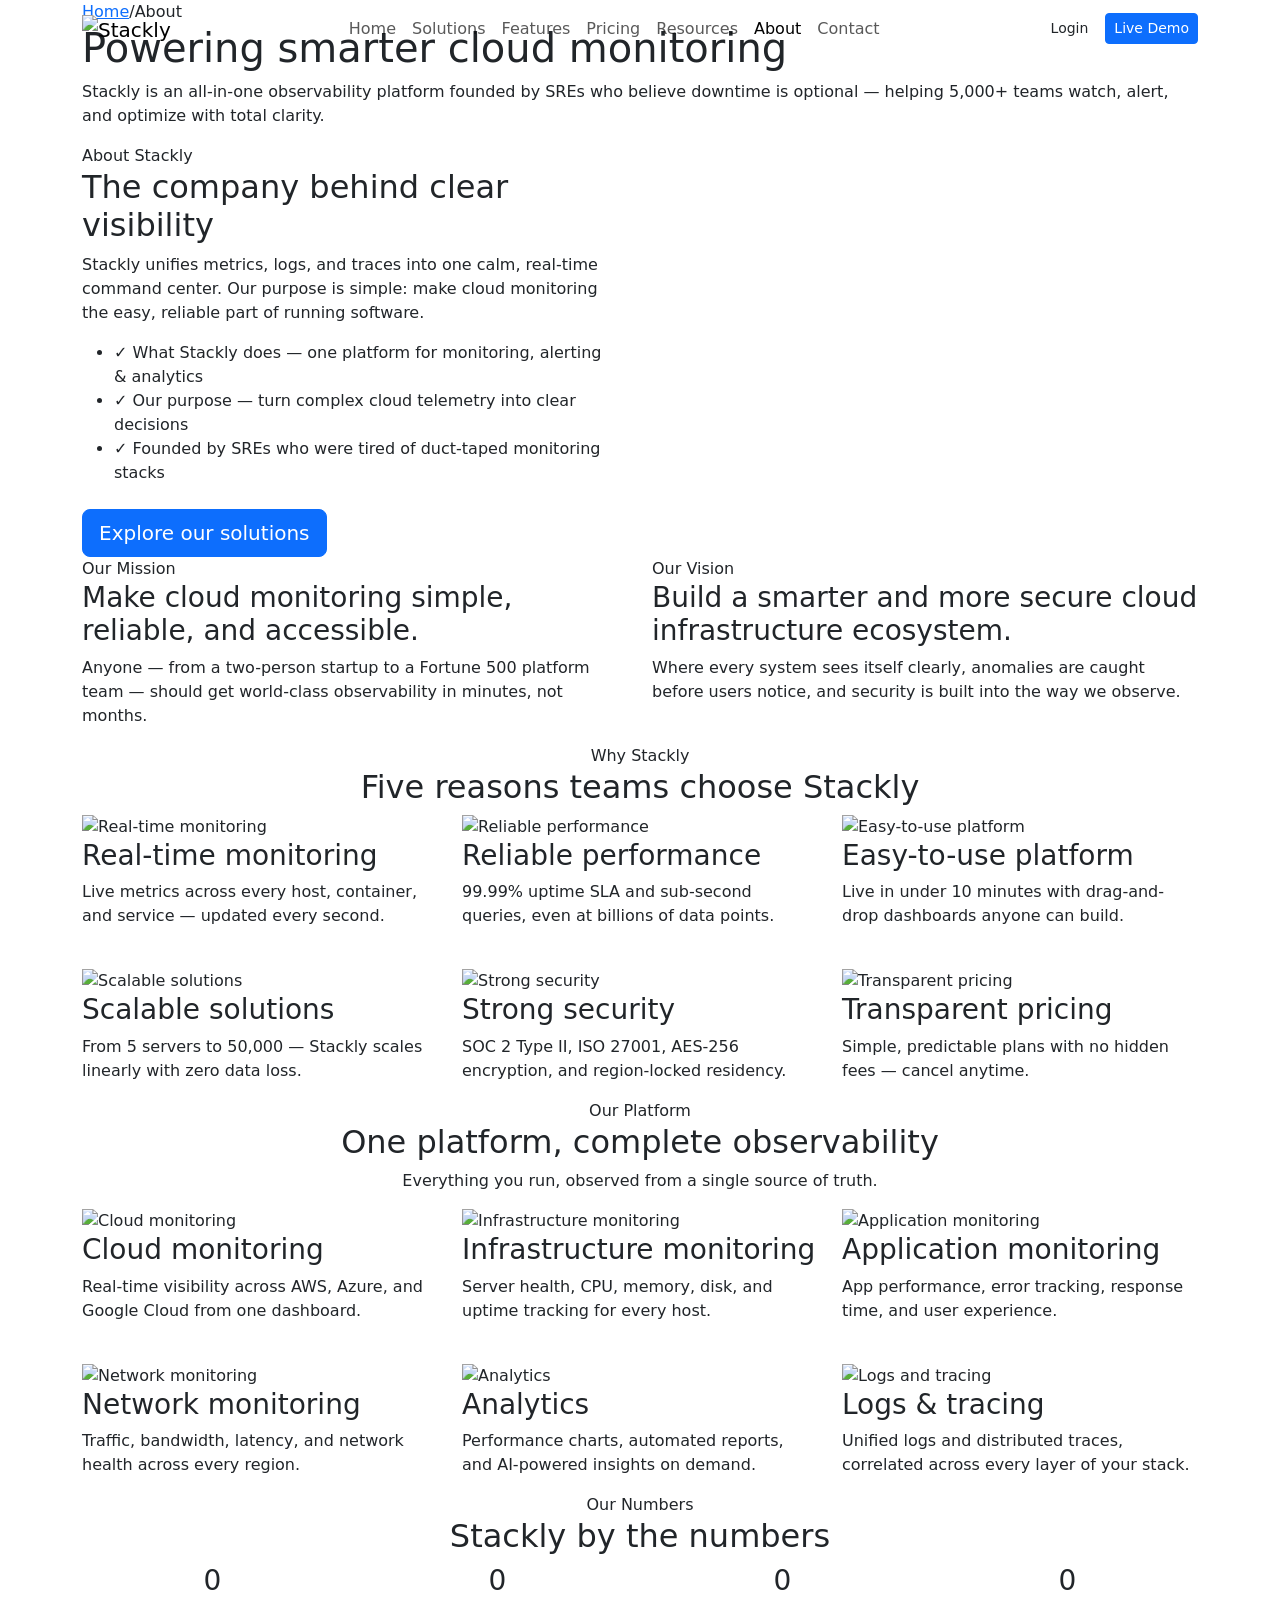
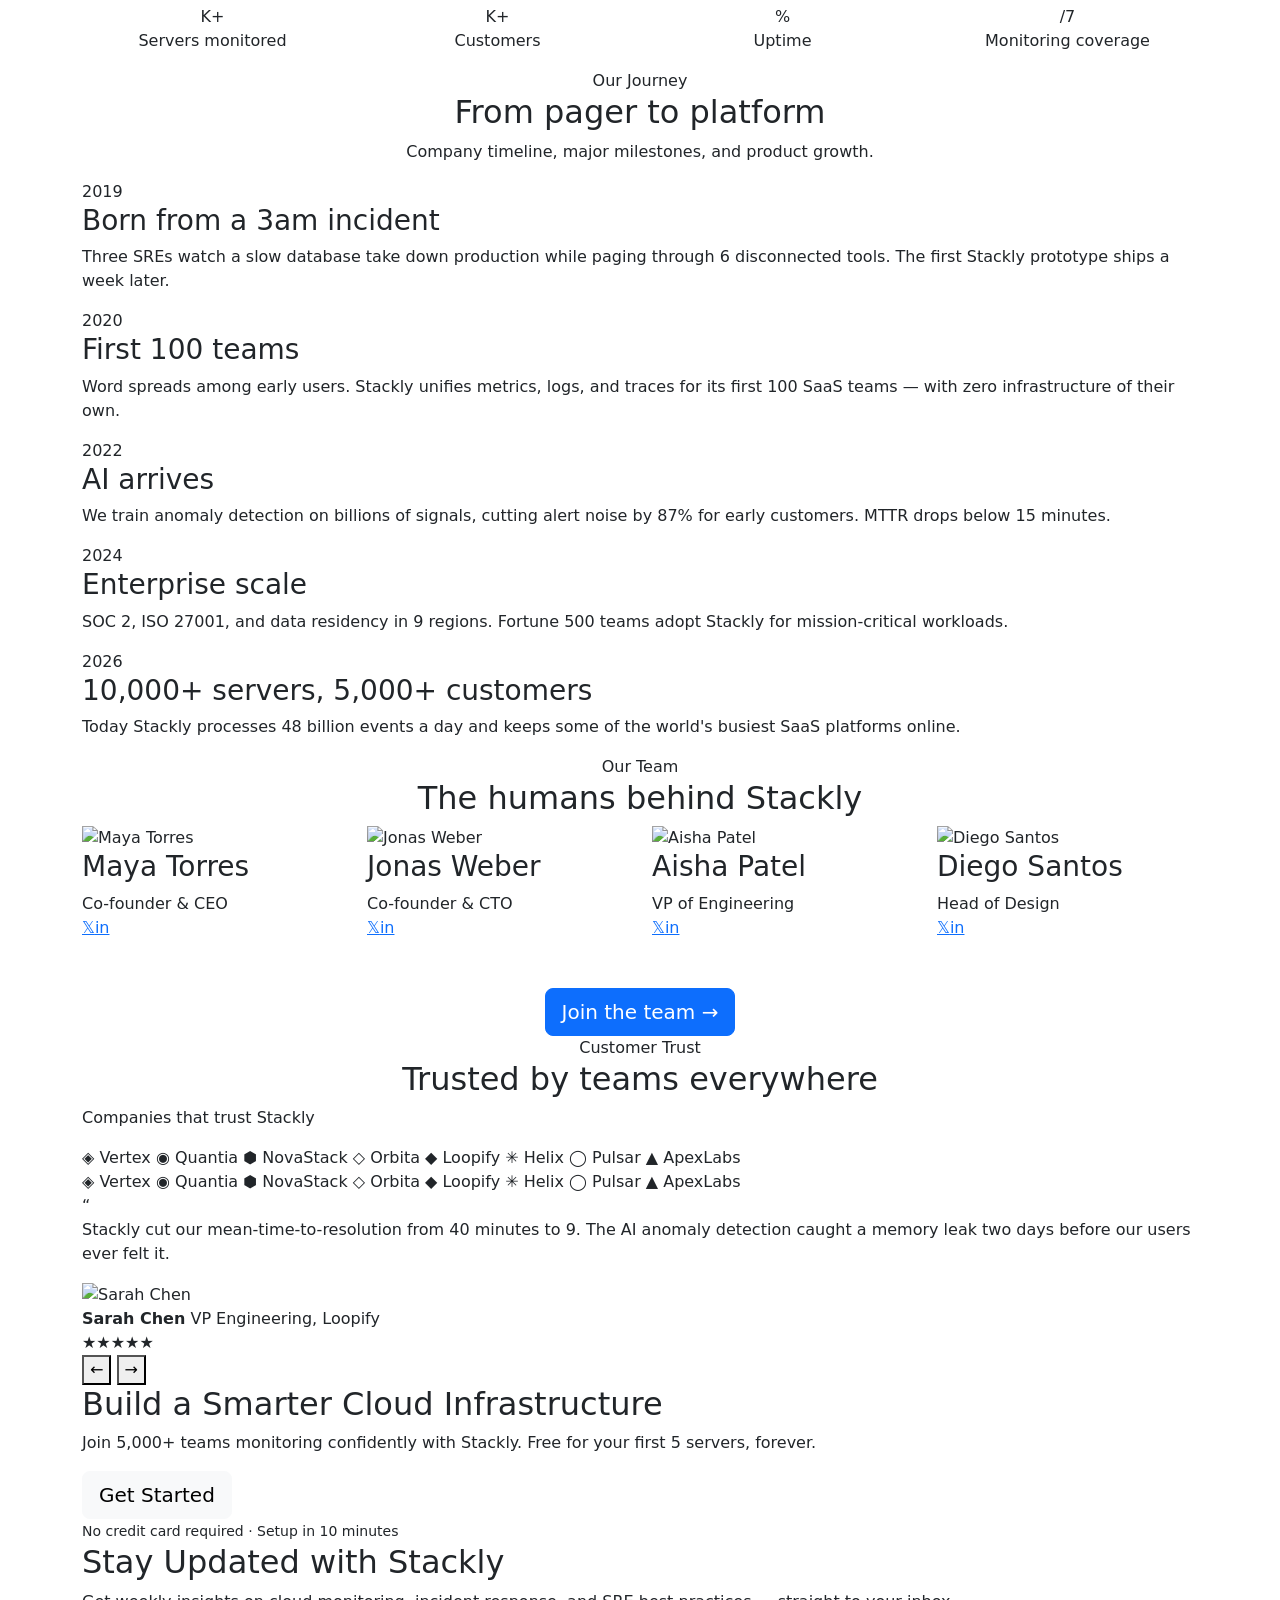
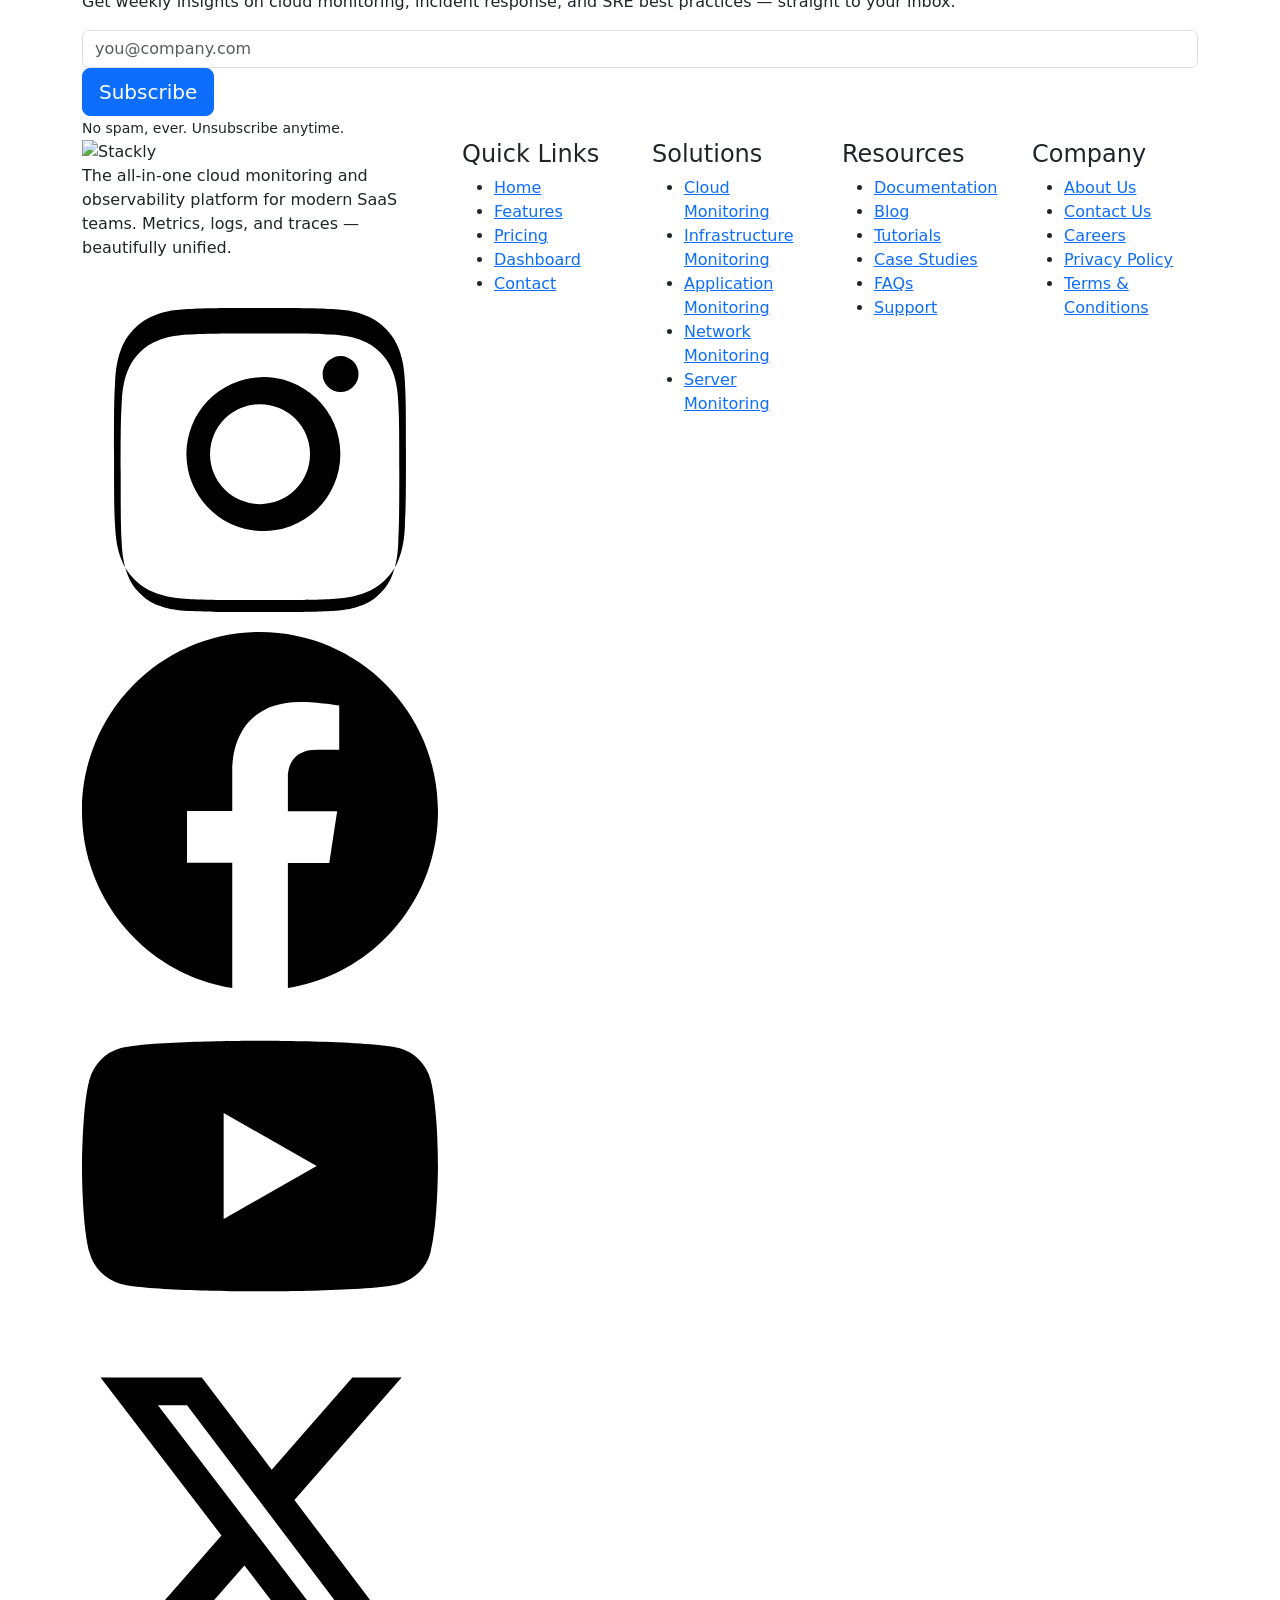
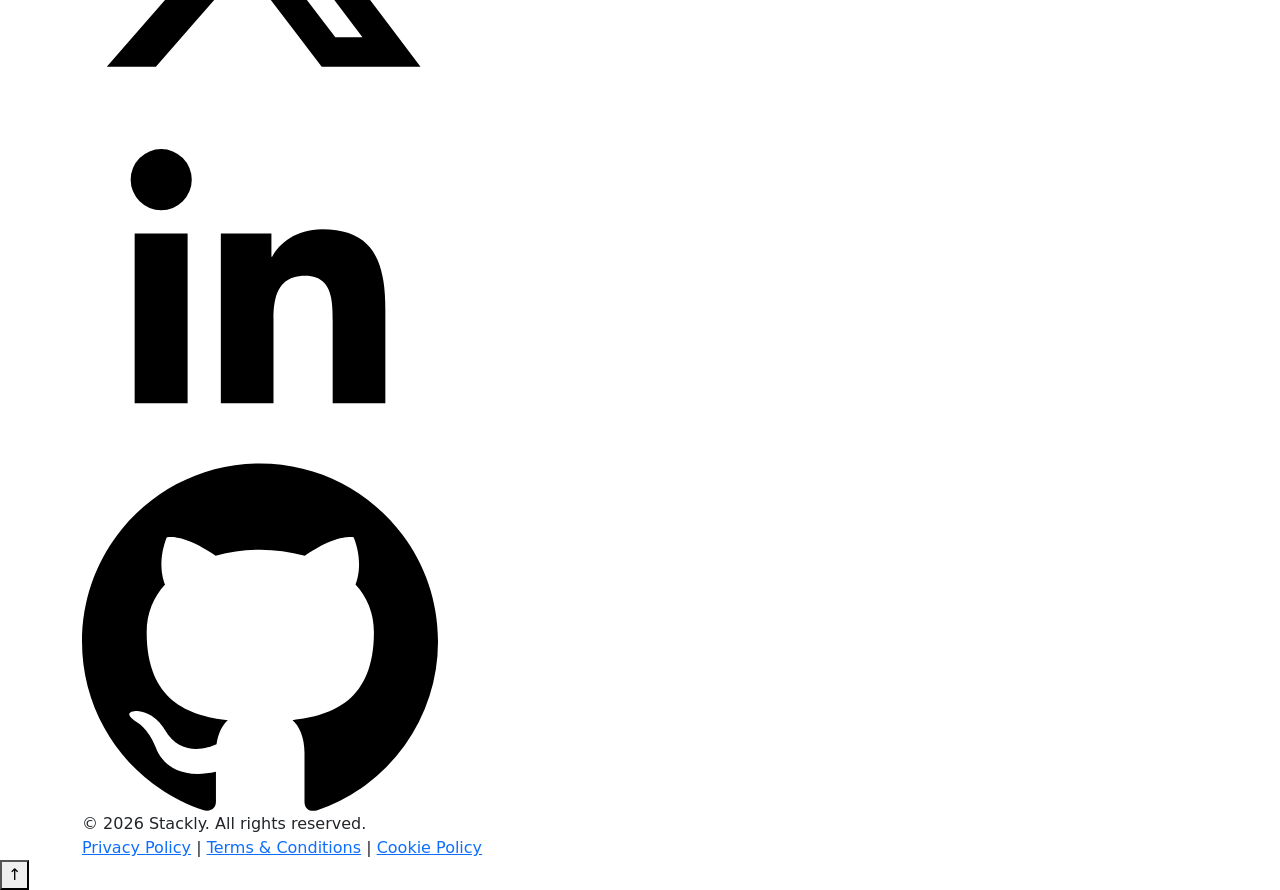
==== about.html @ ead75730 "Add files via upload" ====
<!DOCTYPE html>
<html lang="en">
<head>
  <meta charset="UTF-8" />
  <meta name="viewport" content="width=device-width, initial-scale=1.0" />
  <meta name="description" content="About Stackly — our mission, vision, platform, journey, and the team building smarter cloud monitoring." />
  <title>About — Stackly Cloud Monitoring</title>

  <link rel="icon" href="data:image/svg+xml,<svg xmlns='http://www.w3.org/2000/svg' viewBox='0 0 24 24' fill='%236366f1'><path d='M12 2 4 5.5v5.6c0 5.1 3.4 9.8 8 10.9 4.6-1.1 8-5.8 8-10.9V5.5L12 2z'/></svg>" />
  <link rel="preconnect" href="https://fonts.googleapis.com" />
  <link rel="preconnect" href="https://fonts.gstatic.com" crossorigin />
  <link href="https://fonts.googleapis.com/css2?family=Sora:wght@400;600;700;800&family=Inter:wght@400;500;600;700&display=swap" rel="stylesheet" />
  <link href="https://cdn.jsdelivr.net/npm/bootstrap@5.3.3/dist/css/bootstrap.min.css" rel="stylesheet" />
  <link rel="stylesheet" href="assets/css/style.css" />
  <link rel="stylesheet" href="assets/css/pages.css" />
</head>
<body>

  <div class="ambient" aria-hidden="true">
    <div class="orb orb-1"></div>
    <div class="orb orb-2"></div>
    <div class="orb orb-3"></div>
    <div class="grid-overlay"></div>
  </div>

  <!-- ======= Navbar ======= -->
  <nav class="navbar navbar-expand-lg fixed-top main-nav" id="mainNav">
    <div class="container">
      <a class="navbar-brand" href="index.html">
        <img class="brand-logo" src="assets/img/logo.webp" alt="Stackly" />
      </a>
      <button class="navbar-toggler" type="button" data-bs-toggle="collapse" data-bs-target="#navMenu" aria-controls="navMenu" aria-expanded="false" aria-label="Toggle navigation">
        <span class="navbar-toggler-icon"></span>
      </button>
      <div class="collapse navbar-collapse" id="navMenu">
        <ul class="navbar-nav mx-auto mb-2 mb-lg-0">
          <li class="nav-item"><a class="nav-link" href="index.html">Home</a></li>
          <li class="nav-item"><a class="nav-link" href="solutions.html">Solutions</a></li>
          <li class="nav-item"><a class="nav-link" href="features.html">Features</a></li>
          <li class="nav-item"><a class="nav-link" href="pricing.html">Pricing</a></li>
          <li class="nav-item"><a class="nav-link" href="resources.html">Resources</a></li>
          <li class="nav-item"><a class="nav-link active" href="about.html">About</a></li>
          <li class="nav-item"><a class="nav-link" href="contact.html">Contact</a></li>
        </ul>
        <div class="d-flex align-items-center gap-2 nav-cta">
          <a href="login.html" class="btn btn-ghost btn-sm">Login</a>
          <a href="dashboard.html" class="btn btn-primary btn-sm btn-glow">Live Demo</a>
        </div>
      </div>
    </div>
  </nav>

  <!-- ======= 1. Hero ======= -->
  <header class="page-hero hero-about">
    <div class="container">
      <div class="breadcrumb-nav page-load"><a href="index.html">Home</a><span class="sep">/</span><span>About</span></div>
      <h1 class="page-title page-load">Powering smarter <span class="grad-text">cloud monitoring</span></h1>
      <p class="page-sub page-load">Stackly is an all-in-one observability platform founded by SREs who believe downtime is optional — helping 5,000+ teams watch, alert, and optimize with total clarity.</p>

    </div>
  </header>

  <!-- ======= 2. About Stackly ======= -->
  <section class="section">
    <div class="container">
      <div class="row align-items-center g-5">
        <div class="col-lg-6">
          <div class="section-head text-start mb-0">
            <span class="section-tag">About Stackly</span>
            <h2 class="section-title">The company behind <span class="grad-text">clear visibility</span></h2>
            <p class="section-sub">Stackly unifies metrics, logs, and traces into one calm, real-time command center. Our purpose is simple: make cloud monitoring the easy, reliable part of running software.</p>
          </div>
          <ul class="check-list">
            <li><span class="check-ico">✓</span> What Stackly does — one platform for monitoring, alerting & analytics</li>
            <li><span class="check-ico">✓</span> Our purpose — turn complex cloud telemetry into clear decisions</li>
            <li><span class="check-ico">✓</span> Founded by SREs who were tired of duct-taped monitoring stacks</li>
          </ul>
          <a href="404.html" class="btn btn-primary btn-lg btn-glow mt-2">Explore our solutions</a>
        </div>

        <div class="col-lg-6">
          <div class="overview-visual" data-tilt>
            <video class="about-video" autoplay muted loop playsinline>
              <source src="about1.mp4" type="video/mp4" />
            </video>
          </div>
        </div>
      </div>
    </div>
  </section>

  <!-- ======= 3. Our Mission / 4. Our Vision ======= -->
  <section class="section" style="padding-top:0;">
    <div class="container">
      <div class="row g-4">
        <div class="col-lg-6">
          <div class="value-card mission-card">
            <div class="feature-icon"><span class="fi fi-ai"></span></div>
            <span class="section-tag">Our Mission</span>
            <h3>Make cloud monitoring simple, reliable, and accessible.</h3>
            <p>Anyone — from a two-person startup to a Fortune 500 platform team — should get world-class observability in minutes, not months.</p>
          </div>
        </div>
        <div class="col-lg-6">
          <div class="value-card vision-card">
            <div class="feature-icon"><span class="fi fi-shield"></span></div>
            <span class="section-tag">Our Vision</span>
            <h3>Build a smarter and more secure cloud infrastructure ecosystem.</h3>
            <p>Where every system sees itself clearly, anomalies are caught before users notice, and security is built into the way we observe.</p>
          </div>
        </div>
      </div>
    </div>
  </section>

  <!-- ======= 5. Why Stackly ======= -->
  <section class="section" style="padding-top:0;">
    <div class="container">
      <div class="section-head text-center">
        <span class="section-tag">Why Stackly</span>
        <h2 class="section-title">Five reasons teams <span class="grad-text">choose Stackly</span></h2>
      </div>

      <div class="row g-4 justify-content-center features-grid">
        <div class="col-md-6 col-lg-4">
          <div class="feature-card" data-tilt>
            <div class="card-img">
              <img src="assets/img/ab-realtime.webp" alt="Real-time monitoring" loading="lazy" />
            </div>
            <div class="feature-icon"><span class="fi fi-monitor"></span></div>
            <h3>Real-time monitoring</h3>
            <p>Live metrics across every host, container, and service — updated every second.</p>
          </div>
        </div>
        <div class="col-md-6 col-lg-4">
          <div class="feature-card" data-tilt>
            <div class="card-img">
              <img src="assets/img/ab-reliable.webp" alt="Reliable performance" loading="lazy" />
            </div>
            <div class="feature-icon"><span class="fi fi-bell"></span></div>
            <h3>Reliable performance</h3>
            <p>99.99% uptime SLA and sub-second queries, even at billions of data points.</p>
          </div>
        </div>
        <div class="col-md-6 col-lg-4">
          <div class="feature-card" data-tilt>
            <div class="card-img">
              <img src="assets/img/ab-easy.webp" alt="Easy-to-use platform" loading="lazy" />
            </div>
            <div class="feature-icon"><span class="fi fi-trace"></span></div>
            <h3>Easy-to-use platform</h3>
            <p>Live in under 10 minutes with drag-and-drop dashboards anyone can build.</p>
          </div>
        </div>
        <div class="col-md-6 col-lg-4">
          <div class="feature-card" data-tilt>
            <div class="card-img">
              <img src="assets/img/ab-scalable.webp" alt="Scalable solutions" loading="lazy" />
            </div>
            <div class="feature-icon"><span class="fi fi-ai"></span></div>
            <h3>Scalable solutions</h3>
            <p>From 5 servers to 50,000 — Stackly scales linearly with zero data loss.</p>
          </div>
        </div>
        <div class="col-md-6 col-lg-4">
          <div class="feature-card" data-tilt>
            <div class="card-img">
              <img src="assets/img/ab-security.webp" alt="Strong security" loading="lazy" />
            </div>
            <div class="feature-icon"><span class="fi fi-shield"></span></div>
            <h3>Strong security</h3>
            <p>SOC 2 Type II, ISO 27001, AES-256 encryption, and region-locked residency.</p>
          </div>
        </div>
        <div class="col-md-6 col-lg-4">
          <div class="feature-card" data-tilt>
            <div class="card-img">
              <img src="assets/img/ab-pricing.webp" alt="Transparent pricing" loading="lazy" />
            </div>
            <div class="feature-icon"><span class="fi fi-cash"></span></div>
            <h3>Transparent pricing</h3>
            <p>Simple, predictable plans with no hidden fees — cancel anytime.</p>
          </div>
        </div>
      </div>
    </div>
  </section>

  <!-- ======= 6. Our Platform ======= -->
  <section class="section" style="padding-top:0;">
    <div class="container">
      <div class="section-head text-center">
        <span class="section-tag">Our Platform</span>
        <h2 class="section-title">One platform, <span class="grad-text">complete observability</span></h2>
        <p class="section-sub">Everything you run, observed from a single source of truth.</p>
      </div>

      <div class="row g-4 justify-content-center features-grid">
        <div class="col-md-6 col-lg-4">
          <div class="feature-card" data-tilt>
            <div class="card-img">
              <img src="assets/img/ab-cloud.webp" alt="Cloud monitoring" loading="lazy" />
            </div>
            <div class="feature-icon"><span class="fi fi-monitor"></span></div>
            <h3>Cloud monitoring</h3>
            <p>Real-time visibility across AWS, Azure, and Google Cloud from one dashboard.</p>
          </div>
        </div>
        <div class="col-md-6 col-lg-4">
          <div class="feature-card" data-tilt>
            <div class="card-img">
              <img src="assets/img/ab-infra.webp" alt="Infrastructure monitoring" loading="lazy" />
            </div>
            <div class="feature-icon"><span class="fi fi-log"></span></div>
            <h3>Infrastructure monitoring</h3>
            <p>Server health, CPU, memory, disk, and uptime tracking for every host.</p>
          </div>
        </div>
        <div class="col-md-6 col-lg-4">
          <div class="feature-card" data-tilt>
            <div class="card-img">
              <img src="assets/img/ab-app.webp" alt="Application monitoring" loading="lazy" />
            </div>
            <div class="feature-icon"><span class="fi fi-trace"></span></div>
            <h3>Application monitoring</h3>
            <p>App performance, error tracking, response time, and user experience.</p>
          </div>
        </div>
        <div class="col-md-6 col-lg-4">
          <div class="feature-card" data-tilt>
            <div class="card-img">
              <img src="assets/img/ab-network.webp" alt="Network monitoring" loading="lazy" />
            </div>
            <div class="feature-icon"><span class="fi fi-ai"></span></div>
            <h3>Network monitoring</h3>
            <p>Traffic, bandwidth, latency, and network health across every region.</p>
          </div>
        </div>
        <div class="col-md-6 col-lg-4">
          <div class="feature-card" data-tilt>
            <div class="card-img">
              <img src="assets/img/card-analytics.webp" alt="Analytics" loading="lazy" />
            </div>
            <div class="feature-icon"><span class="fi fi-bell"></span></div>
            <h3>Analytics</h3>
            <p>Performance charts, automated reports, and AI-powered insights on demand.</p>
          </div>
        </div>
        <div class="col-md-6 col-lg-4">
          <div class="feature-card" data-tilt>
            <div class="card-img">
              <img src="assets/img/ab-logs.webp" alt="Logs and tracing" loading="lazy" />
            </div>
            <div class="feature-icon"><span class="fi fi-log"></span></div>
            <h3>Logs & tracing</h3>
            <p>Unified logs and distributed traces, correlated across every layer of your stack.</p>
          </div>
        </div>
      </div>
    </div>
  </section>

  <!-- ======= 7. Our Numbers ======= -->
  <section class="section" style="padding-top:0;">
    <div class="container">
      <div class="section-head text-center">
        <span class="section-tag">Our Numbers</span>
        <h2 class="section-title">Stackly by <span class="grad-text">the numbers</span></h2>
      </div>
      <div class="stats-panel">
        <div class="row text-center g-4">
          <div class="col-6 col-lg-3">
            <div class="stat-box">
              <h3 class="counter" data-target="10" data-decimals="0">0</h3>
              <span class="suffix">K+</span>
              <p>Servers monitored</p>
            </div>
          </div>
          <div class="col-6 col-lg-3">
            <div class="stat-box">
              <h3 class="counter" data-target="5" data-decimals="0">0</h3>
              <span class="suffix">K+</span>
              <p>Customers</p>
            </div>
          </div>
          <div class="col-6 col-lg-3">
            <div class="stat-box">
              <h3 class="counter" data-target="99.99" data-decimals="2">0</h3>
              <span class="suffix">%</span>
              <p>Uptime</p>
            </div>
          </div>
          <div class="col-6 col-lg-3">
            <div class="stat-box">
              <h3 class="counter" data-target="24" data-decimals="0">0</h3>
              <span class="suffix">/7</span>
              <p>Monitoring coverage</p>
            </div>
          </div>
        </div>
      </div>
    </div>
  </section>

  <!-- ======= 8. Our Journey ======= -->
  <section class="section" style="padding-top:0;">
    <div class="container">
      <div class="section-head text-center">
        <span class="section-tag">Our Journey</span>
        <h2 class="section-title">From pager to <span class="grad-text">platform</span></h2>
        <p class="section-sub">Company timeline, major milestones, and product growth.</p>
      </div>
      <div class="timeline">
        <div class="timeline-item">
          <span class="tl-date">2019</span>
          <h3>Born from a 3am incident</h3>
          <p>Three SREs watch a slow database take down production while paging through 6 disconnected tools. The first Stackly prototype ships a week later.</p>
        </div>
        <div class="timeline-item">
          <span class="tl-date">2020</span>
          <h3>First 100 teams</h3>
          <p>Word spreads among early users. Stackly unifies metrics, logs, and traces for its first 100 SaaS teams — with zero infrastructure of their own.</p>
        </div>
        <div class="timeline-item">
          <span class="tl-date">2022</span>
          <h3>AI arrives</h3>
          <p>We train anomaly detection on billions of signals, cutting alert noise by 87% for early customers. MTTR drops below 15 minutes.</p>
        </div>
        <div class="timeline-item">
          <span class="tl-date">2024</span>
          <h3>Enterprise scale</h3>
          <p>SOC 2, ISO 27001, and data residency in 9 regions. Fortune 500 teams adopt Stackly for mission-critical workloads.</p>
        </div>
        <div class="timeline-item">
          <span class="tl-date">2026</span>
          <h3>10,000+ servers, 5,000+ customers</h3>
          <p>Today Stackly processes 48 billion events a day and keeps some of the world's busiest SaaS platforms online.</p>
        </div>
      </div>
    </div>
  </section>

  <!-- ======= 9. Our Team ======= -->
  <section class="section" style="padding-top:0;">
    <div class="container">
      <div class="section-head text-center">
        <span class="section-tag">Our Team</span>
        <h2 class="section-title">The humans <span class="grad-text">behind Stackly</span></h2>
      </div>
      <div class="row g-4">
        <div class="col-sm-6 col-lg-3">
          <div class="team-card">
            <img class="team-avatar" src="https://randomuser.me/api/portraits/women/44.jpg" alt="Maya Torres" />
            <h3>Maya Torres</h3>
            <span class="team-role">Co-founder & CEO</span>
            <div class="team-socials">
              <a href="404.html" class="soc">𝕏</a><a href="404.html" class="soc">in</a>
            </div>
          </div>
        </div>
        <div class="col-sm-6 col-lg-3">
          <div class="team-card">
            <img class="team-avatar" src="https://randomuser.me/api/portraits/men/32.jpg" alt="Jonas Weber" />
            <h3>Jonas Weber</h3>
            <span class="team-role">Co-founder & CTO</span>
            <div class="team-socials">
              <a href="404.html" class="soc">𝕏</a><a href="404.html" class="soc">in</a>
            </div>
          </div>
        </div>
        <div class="col-sm-6 col-lg-3">
          <div class="team-card">
            <img class="team-avatar" src="https://randomuser.me/api/portraits/women/68.jpg" alt="Aisha Patel" />
            <h3>Aisha Patel</h3>
            <span class="team-role">VP of Engineering</span>
            <div class="team-socials">
              <a href="404.html" class="soc">𝕏</a><a href="404.html" class="soc">in</a>
            </div>
          </div>
        </div>
        <div class="col-sm-6 col-lg-3">
          <div class="team-card">
            <img class="team-avatar" src="https://randomuser.me/api/portraits/men/45.jpg" alt="Diego Santos" />
            <h3>Diego Santos</h3>
            <span class="team-role">Head of Design</span>
            <div class="team-socials">
              <a href="404.html" class="soc">𝕏</a><a href="404.html" class="soc">in</a>
            </div>
          </div>
        </div>
      </div>
      <div class="text-center mt-5">
        <a href="404.html" class="btn btn-primary btn-lg btn-glow">Join the team →</a>
      </div>
    </div>
  </section>

  <!-- ======= 10. Customer Trust ======= -->
  <section class="section testimonials" style="padding-top:0;">
    <div class="container">
      <div class="section-head text-center">
        <span class="section-tag">Customer Trust</span>
        <h2 class="section-title">Trusted by teams <span class="grad-text">everywhere</span></h2>
      </div>

      <div class="logos-section">
        <p class="logos-label">Companies that trust Stackly</p>
        <div class="logos-track">
          <div class="logos-slide">
            <span class="logo-item">◈ Vertex</span>
            <span class="logo-item">◉ Quantia</span>
            <span class="logo-item">⬢ NovaStack</span>
            <span class="logo-item">◇ Orbita</span>
            <span class="logo-item">◆ Loopify</span>
            <span class="logo-item">✳ Helix</span>
            <span class="logo-item">◯ Pulsar</span>
            <span class="logo-item">▲ ApexLabs</span>
          </div>
          <div class="logos-slide" aria-hidden="true">
            <span class="logo-item">◈ Vertex</span>
            <span class="logo-item">◉ Quantia</span>
            <span class="logo-item">⬢ NovaStack</span>
            <span class="logo-item">◇ Orbita</span>
            <span class="logo-item">◆ Loopify</span>
            <span class="logo-item">✳ Helix</span>
            <span class="logo-item">◯ Pulsar</span>
            <span class="logo-item">▲ ApexLabs</span>
          </div>
        </div>
      </div>

      <div id="testimonialCarousel" class="carousel slide" data-bs-ride="carousel" data-bs-interval="6000">
        <div class="carousel-inner">
          <div class="carousel-item active">
            <div class="testimonial-card">
              <div class="quote-mark">“</div>
              <p class="testimonial-text">Stackly cut our mean-time-to-resolution from 40 minutes to 9. The AI anomaly detection caught a memory leak two days before our users ever felt it.</p>
              <div class="testimonial-person">
                <img src="https://randomuser.me/api/portraits/women/44.jpg" alt="Sarah Chen" />
                <div>
                  <strong>Sarah Chen</strong>
                  <span>VP Engineering, Loopify</span>
                </div>
                <span class="person-stars">★★★★★</span>
              </div>
            </div>
          </div>
          <div class="carousel-item">
            <div class="testimonial-card">
              <div class="quote-mark">“</div>
              <p class="testimonial-text">We replaced three monitoring tools with Stackly. One dashboard, half the cost, and our on-call team finally gets a good night's sleep.</p>
              <div class="testimonial-person">
                <img src="https://randomuser.me/api/portraits/men/32.jpg" alt="Marcus Reid" />
                <div>
                  <strong>Marcus Reid</strong>
                  <span>CTO, Orbita Systems</span>
                </div>
                <span class="person-stars">★★★★★</span>
              </div>
            </div>
          </div>
          <div class="carousel-item">
            <div class="testimonial-card">
              <div class="quote-mark">“</div>
              <p class="testimonial-text">The tracing view is gorgeous and the correlated context is a superpower. Incident response went from chaos to a calm, repeatable process.</p>
              <div class="testimonial-person">
                <img src="https://randomuser.me/api/portraits/women/68.jpg" alt="Amara Okafor" />
                <div>
                  <strong>Amara Okafor</strong>
                  <span>SRE Lead, Pulsar</span>
                </div>
                <span class="person-stars">★★★★★</span>
              </div>
            </div>
          </div>
        </div>
        <div class="carousel-controls">
          <button class="carousel-arrow" type="button" data-bs-target="#testimonialCarousel" data-bs-slide="prev" aria-label="Previous">←</button>
          <div class="carousel-indicators">
            <button type="button" data-bs-target="#testimonialCarousel" data-bs-slide-to="0" class="active" aria-label="Slide 1"></button>
            <button type="button" data-bs-target="#testimonialCarousel" data-bs-slide-to="1" aria-label="Slide 2"></button>
            <button type="button" data-bs-target="#testimonialCarousel" data-bs-slide-to="2" aria-label="Slide 3"></button>
          </div>
          <button class="carousel-arrow" type="button" data-bs-target="#testimonialCarousel" data-bs-slide="next" aria-label="Next">→</button>
        </div>
      </div>
    </div>
  </section>

  <!-- ======= 11. Final CTA ======= -->
  <section class="section" style="padding-top:0;">
    <div class="container">
      <div class="cta-panel">
        <div class="cta-glow" aria-hidden="true"></div>
        <h2 class="cta-title">Build a Smarter Cloud Infrastructure</h2>
        <p class="cta-sub">Join 5,000+ teams monitoring confidently with Stackly. Free for your first 5 servers, forever.</p>
        <div class="cta-actions">
          <a href="404.html" class="btn btn-light btn-lg">Get Started</a>
        </div>
        <small class="cta-note">No credit card required · Setup in 10 minutes</small>
      </div>
    </div>
  </section>

  <!-- ======= Newsletter ======= -->
  <section class="section">
    <div class="container">
      <div class="cta-panel">
        <div class="cta-glow" aria-hidden="true"></div>
        <h2 class="cta-title">Stay Updated with Stackly</h2>
        <p class="cta-sub">Get weekly insights on cloud monitoring, incident response, and SRE best practices — straight to your inbox.</p>
        <div class="cta-actions">
          <form class="newsletter-form" onsubmit="event.preventDefault(); var em=this.querySelector('input[type=email]'); if(em && em.value.trim() && !/^[a-zA-Z0-9._%+\-]+@[a-zA-Z0-9.\-]+\.[a-zA-Z]{2,}$/.test(em.value.trim())){em.classList.add('is-invalid'); var m=this.querySelector('.email-invalid-msg'); if(!m){m=document.createElement('div');m.className='email-invalid-msg';m.style.cssText='color:#f87171;font-size:0.82rem;margin-top:6px;display:none;';em.parentNode.appendChild(m);} m.textContent='Please enter a valid email (e.g. you@company.com).'; m.style.display='block'; return;} this.querySelector('button').textContent='Subscribed ✓';">
            <input type="email" class="form-control" placeholder="you@company.com" required />
            <button type="submit" class="btn btn-primary btn-lg btn-glow">Subscribe</button>
          </form>
        </div>
        <small class="cta-note">No spam, ever. Unsubscribe anytime.</small>
      </div>
    </div>
  </section>

  <!-- ======= Footer ======= -->
      <footer class="footer">
    <div class="container">
      <div class="row g-4 footer-top">
        <div class="col-lg-4">
          <a class="navbar-brand mb-3" href="index.html">
            <img class="brand-logo" src="assets/img/logo.webp" alt="Stackly" />
          </a>
          <p class="footer-desc">The all-in-one cloud monitoring and observability platform for modern SaaS teams. Metrics, logs, and traces — beautifully unified.</p>
                    <div class="socials">
            <a href="404.html" aria-label="Instagram"><span class="soc soc-ig"><svg viewBox="0 0 24 24" xmlns="http://www.w3.org/2000/svg"><path d="M12 2.16c3.2 0 3.58.01 4.85.07 1.17.05 1.8.25 2.23.41.56.22.96.48 1.38.9.42.42.68.82.9 1.38.16.42.36 1.06.41 2.23.06 1.27.07 1.65.07 4.85s-.01 3.58-.07 4.85c-.05 1.17-.25 1.8-.41 2.23a3.72 3.72 0 0 1-.9 1.38c-.42.42-.82.68-1.38.9-.42.16-1.06.36-2.23.41-1.27.06-1.65.07-4.85.07s-3.58-.01-4.85-.07c-1.17-.05-1.8-.25-2.23-.41a3.72 3.72 0 0 1-1.38-.9 3.72 3.72 0 0 1-.9-1.38c-.16-.42-.36-1.06-.41-2.23-.06-1.27-.07-1.65-.07-4.85s.01-3.58.07-4.85c.05-1.17.25-1.8.41-2.23.22-.56.48-.96.9-1.38.42-.42.82-.68 1.38-.9.42-.16 1.06-.36 2.23-.41 1.27-.06 1.65-.07 4.85-.07Zm0 1.72c-3.15 0-3.52.01-4.77.07-1.08.05-1.67.23-2.06.38-.52.2-.89.44-1.28.83-.39.39-.63.76-.83 1.28-.15.39-.33.98-.38 2.06-.06 1.25-.07 1.62-.07 4.77s.01 3.52.07 4.77c.05 1.08.23 1.67.38 2.06.2.52.44.89.83 1.28.39.39.76.63 1.28.83.39.15.98.33 2.06.38 1.25.06 1.62.07 4.77.07s3.52-.01 4.77-.07c1.08-.05 1.67-.23 2.06-.38.52-.2.89-.44 1.28-.83.39-.39.63-.76.83-1.28.15-.39.33-.98.38-2.06.06-1.25.07-1.62.07-4.77s-.01-3.52-.07-4.77c-.05-1.08-.23-1.67-.38-2.06-.2-.52-.44-.89-.83-1.28-.39-.39-.76-.63-1.28-.83-.39-.15-.98-.33-2.06-.38-1.25-.06-1.62-.07-4.77-.07Zm0 2.94a5.19 5.19 0 1 1 0 10.37 5.19 5.19 0 0 1 0-10.37Zm0 8.56a3.37 3.37 0 1 0 0-6.74 3.37 3.37 0 0 0 0 6.74Zm6.64-8.77a1.21 1.21 0 1 1-2.42 0 1.21 1.21 0 0 1 2.42 0Z"/></svg></span></a>
            <a href="404.html" aria-label="Facebook"><span class="soc soc-fb"><svg viewBox="0 0 24 24" xmlns="http://www.w3.org/2000/svg"><path d="M24 12.07C24 5.4 18.63 0 12 0S0 5.4 0 12.07C0 18.1 4.39 23.1 10.13 24v-8.44H7.08v-3.49h3.05V9.41c0-3.02 1.79-4.69 4.53-4.69 1.31 0 2.68.24 2.68.24v2.97h-1.51c-1.49 0-1.95.93-1.95 1.89v2.26h3.32l-.53 3.49h-2.79V24C19.61 23.1 24 18.1 24 12.07Z"/></svg></span></a>
            <a href="404.html" aria-label="YouTube"><span class="soc soc-yt"><svg viewBox="0 0 24 24" xmlns="http://www.w3.org/2000/svg"><path d="M23.5 6.19a3.02 3.02 0 0 0-2.12-2.14C19.51 3.55 12 3.55 12 3.55s-7.51 0-9.38.5A3.02 3.02 0 0 0 .5 6.19C0 8.07 0 12 0 12s0 3.93.5 5.81a3.02 3.02 0 0 0 2.12 2.14c1.87.5 9.38.5 9.38.5s7.51 0 9.38-.5a3.02 3.02 0 0 0 2.12-2.14C24 15.93 24 12 24 12s0-3.93-.5-5.81ZM9.55 15.57V8.43L15.82 12l-6.27 3.57Z"/></svg></span></a>
            <a href="404.html" aria-label="Twitter / X"><span class="soc soc-x"><svg viewBox="0 0 24 24" xmlns="http://www.w3.org/2000/svg"><path d="M18.24 2.25h3.31l-7.23 8.26 8.5 11.24h-6.66l-5.21-6.82-5.97 6.82H1.67l7.73-8.84L1.25 2.25h6.83l4.71 6.23 5.45-6.23Zm-1.16 17.52h1.83L7.08 4.13H5.12l11.96 15.64Z"/></svg></span></a>
            <a href="404.html" aria-label="LinkedIn"><span class="soc soc-li"><svg viewBox="0 0 24 24" xmlns="http://www.w3.org/2000/svg"><path d="M20.45 20.45h-3.55v-5.57c0-1.33-.03-3.04-1.85-3.04-1.85 0-2.14 1.45-2.14 2.94v5.67H9.36V9h3.41v1.56h.05c.47-.9 1.63-1.85 3.36-1.85 3.6 0 4.27 2.37 4.27 5.46v6.28ZM5.34 7.43a2.06 2.06 0 1 1 0-4.12 2.06 2.06 0 0 1 0 4.12ZM7.12 20.45H3.55V9h3.57v11.45Z"/></svg></span></a>
            <a href="404.html" aria-label="GitHub"><span class="soc soc-gh"><svg viewBox="0 0 24 24" xmlns="http://www.w3.org/2000/svg"><path d="M12 .5C5.37.5 0 5.87 0 12.5c0 5.3 3.44 9.8 8.21 11.39.6.11.82-.26.82-.58v-2.02c-3.34.73-4.04-1.61-4.04-1.61-.55-1.39-1.34-1.76-1.34-1.76-1.09-.75.08-.73.08-.73 1.21.09 1.84 1.24 1.84 1.24 1.07 1.84 2.81 1.31 3.5 1 .11-.78.42-1.31.76-1.61-2.66-.3-5.47-1.33-5.47-5.93 0-1.31.47-2.38 1.24-3.22-.13-.3-.54-1.52.11-3.18 0 0 1.01-.32 3.3 1.23a11.5 11.5 0 0 1 6.01 0c2.29-1.55 3.3-1.23 3.3-1.23.65 1.66.24 2.88.12 3.18.77.84 1.24 1.91 1.24 3.22 0 4.61-2.81 5.62-5.49 5.92.43.37.81 1.1.81 2.22v3.29c0 .32.21.7.82.58A12.01 12.01 0 0 0 24 12.5C24 5.87 18.63.5 12 .5Z"/></svg></span></a>
          </div>

        </div>
        <div class="col-6 col-md-4 col-lg-2">
          <h4>Quick Links</h4>
          <ul>
            <li><a href="index.html">Home</a></li>
            <li><a href="features.html">Features</a></li>
            <li><a href="pricing.html">Pricing</a></li>
            <li><a href="dashboard.html">Dashboard</a></li>
            <li><a href="contact.html">Contact</a></li>
          </ul>
        </div>
        <div class="col-6 col-md-4 col-lg-2">
          <h4>Solutions</h4>
          <ul>
            <li><a href="solutions.html">Cloud Monitoring</a></li>
            <li><a href="solutions.html">Infrastructure Monitoring</a></li>
            <li><a href="solutions.html">Application Monitoring</a></li>
            <li><a href="solutions.html">Network Monitoring</a></li>
            <li><a href="solutions.html">Server Monitoring</a></li>
          </ul>
        </div>
        <div class="col-6 col-md-4 col-lg-2">
          <h4>Resources</h4>
          <ul>
            <li><a href="404.html">Documentation</a></li>
            <li><a href="404.html">Blog</a></li>
            <li><a href="404.html">Tutorials</a></li>
            <li><a href="404.html">Case Studies</a></li>
            <li><a href="404.html">FAQs</a></li>
            <li><a href="404.html">Support</a></li>
          </ul>
        </div>
        <div class="col-6 col-md-4 col-lg-2">
          <h4>Company</h4>
          <ul>
            <li><a href="404.html">About Us</a></li>
            <li><a href="404.html">Contact Us</a></li>
            <li><a href="404.html">Careers</a></li>
            <li><a href="404.html">Privacy Policy</a></li>
            <li><a href="404.html">Terms &amp; Conditions</a></li>
          </ul>
        </div>
      </div>
      <div class="footer-bottom">
        <span>© 2026 Stackly. All rights reserved.</span>
        <div class="footer-legal">
          <a href="404.html">Privacy Policy</a>
          <span class="sep">|</span>
          <a href="404.html">Terms &amp; Conditions</a>
          <span class="sep">|</span>
          <a href="404.html">Cookie Policy</a>
        </div>
      </div>
    </div>
  </footer>



  <button class="back-top" id="backTop" aria-label="Back to top">↑</button>

  <script src="https://cdn.jsdelivr.net/npm/bootstrap@5.3.3/dist/js/bootstrap.bundle.min.js"></script>
  <script src="https://cdnjs.cloudflare.com/ajax/libs/gsap/3.12.5/gsap.min.js"></script>
  <script src="https://cdnjs.cloudflare.com/ajax/libs/gsap/3.12.5/ScrollTrigger.min.js"></script>
  <script src="assets/js/main.js"></script>
</body>
</html>
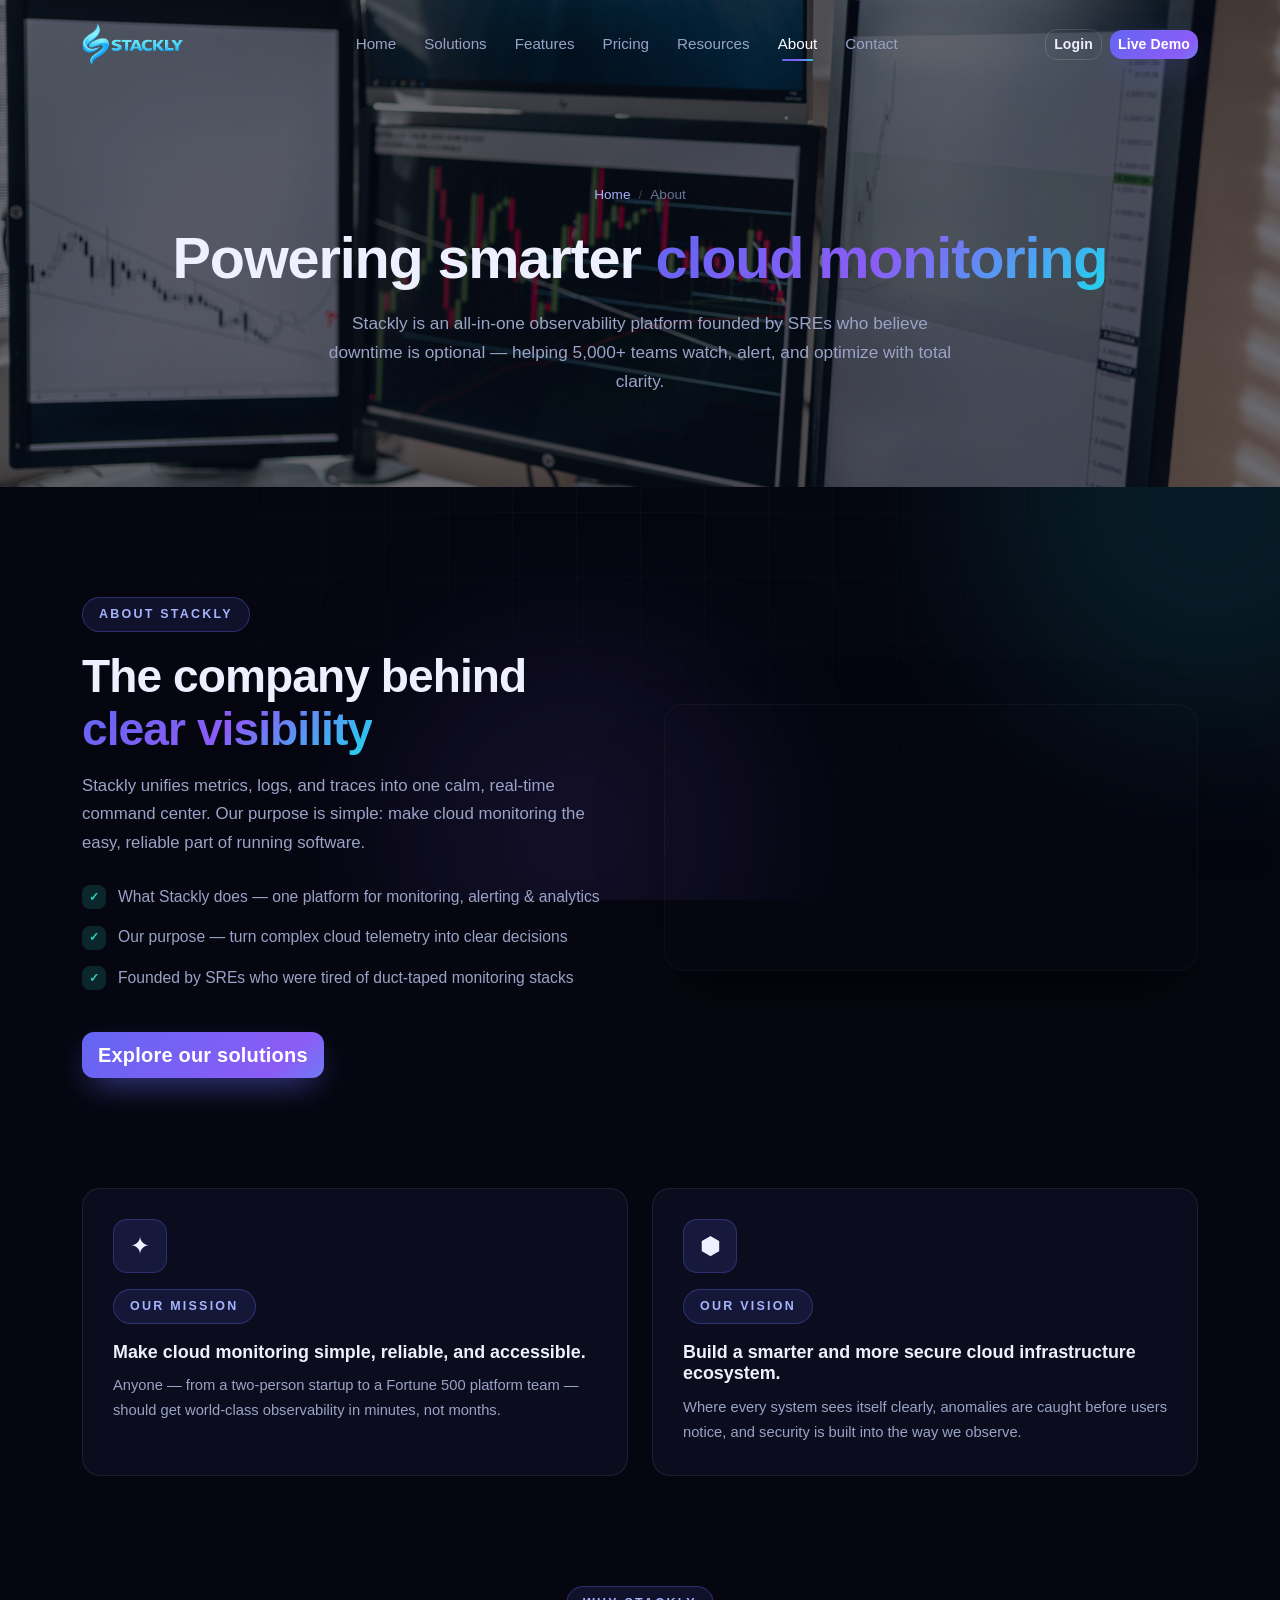
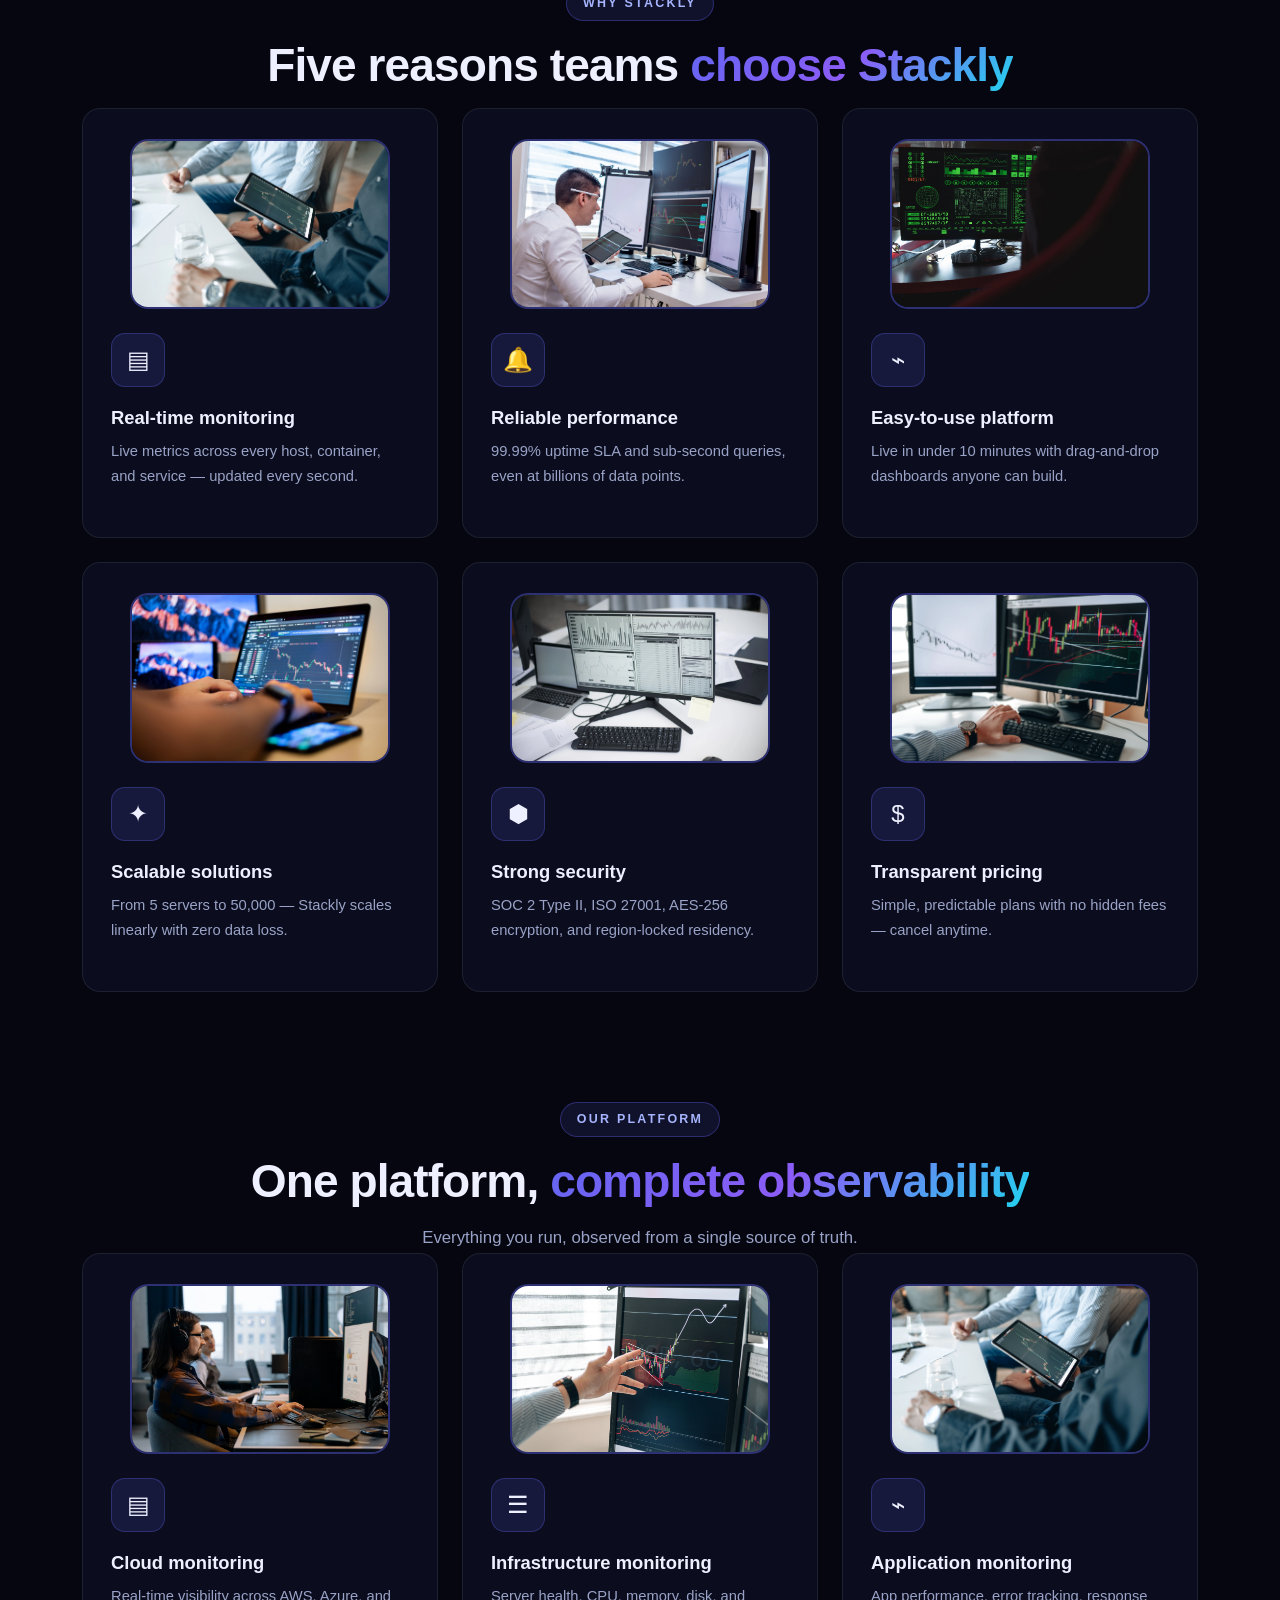
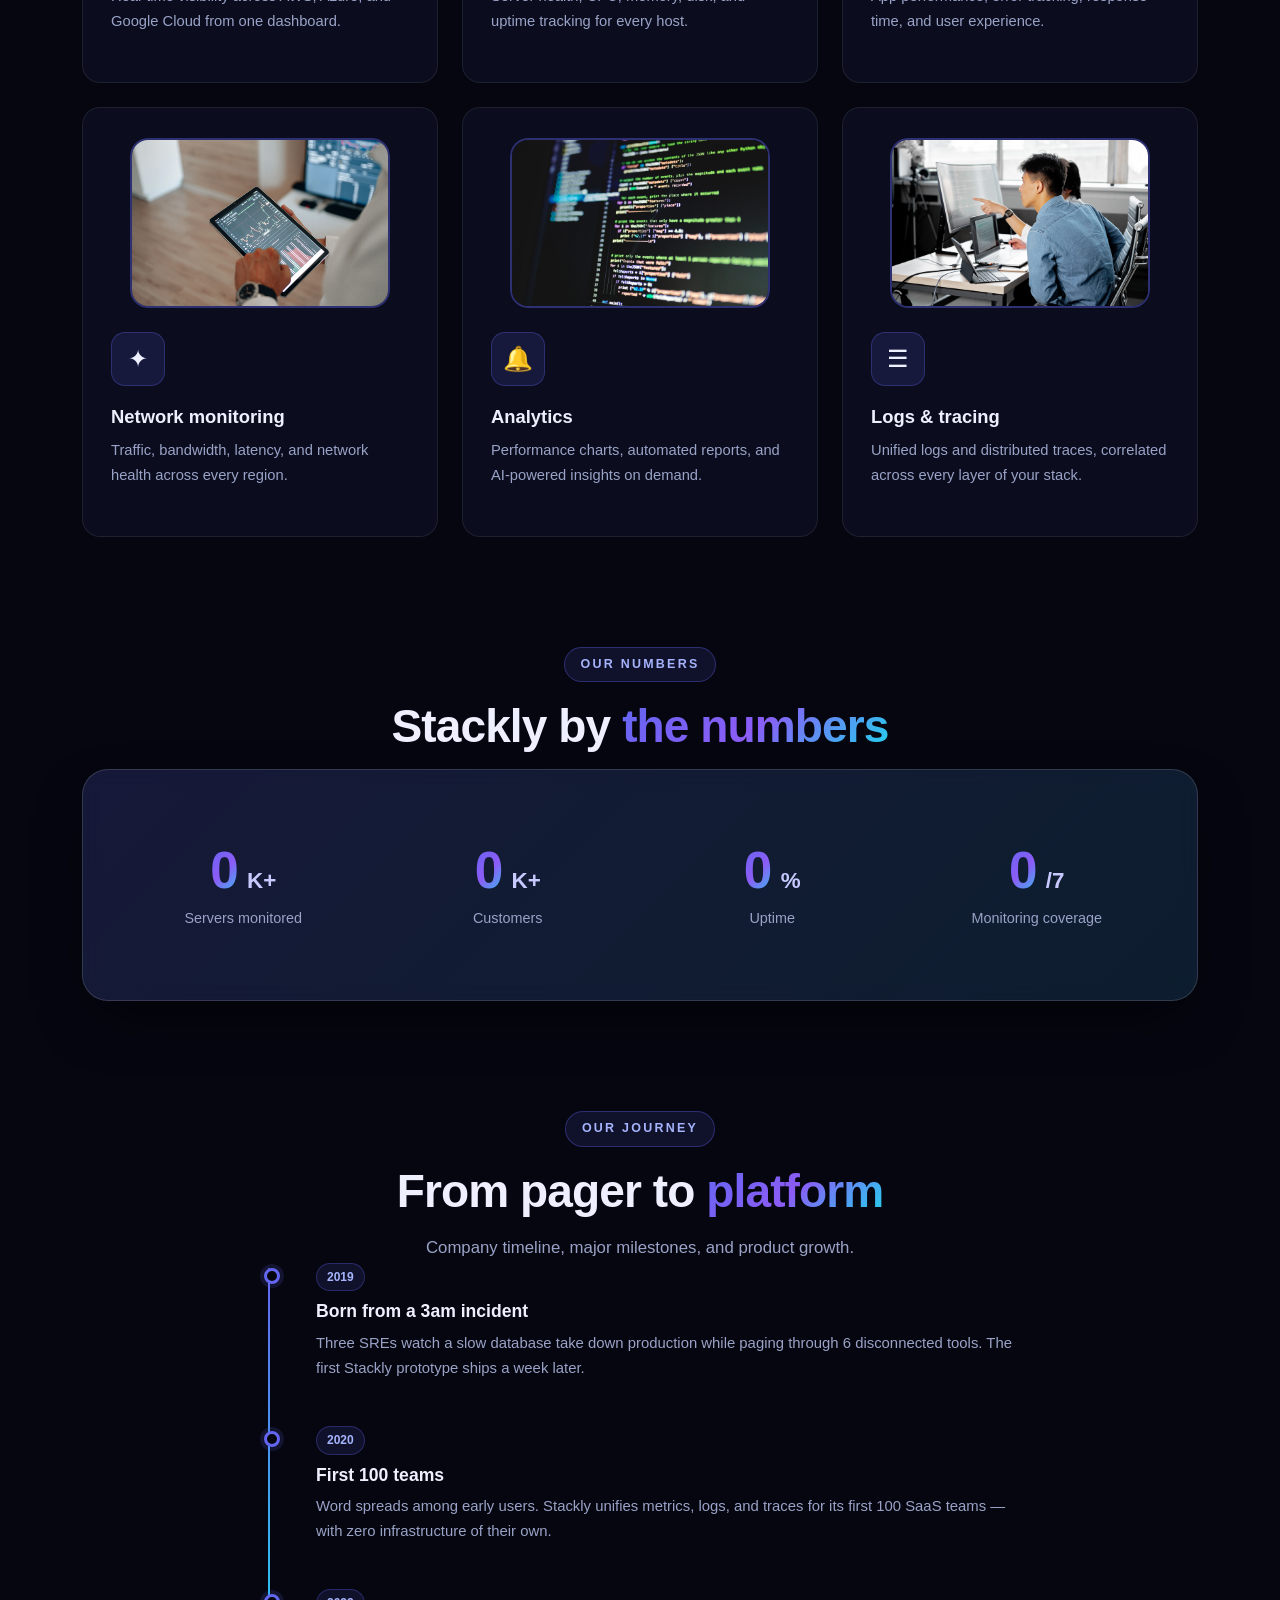
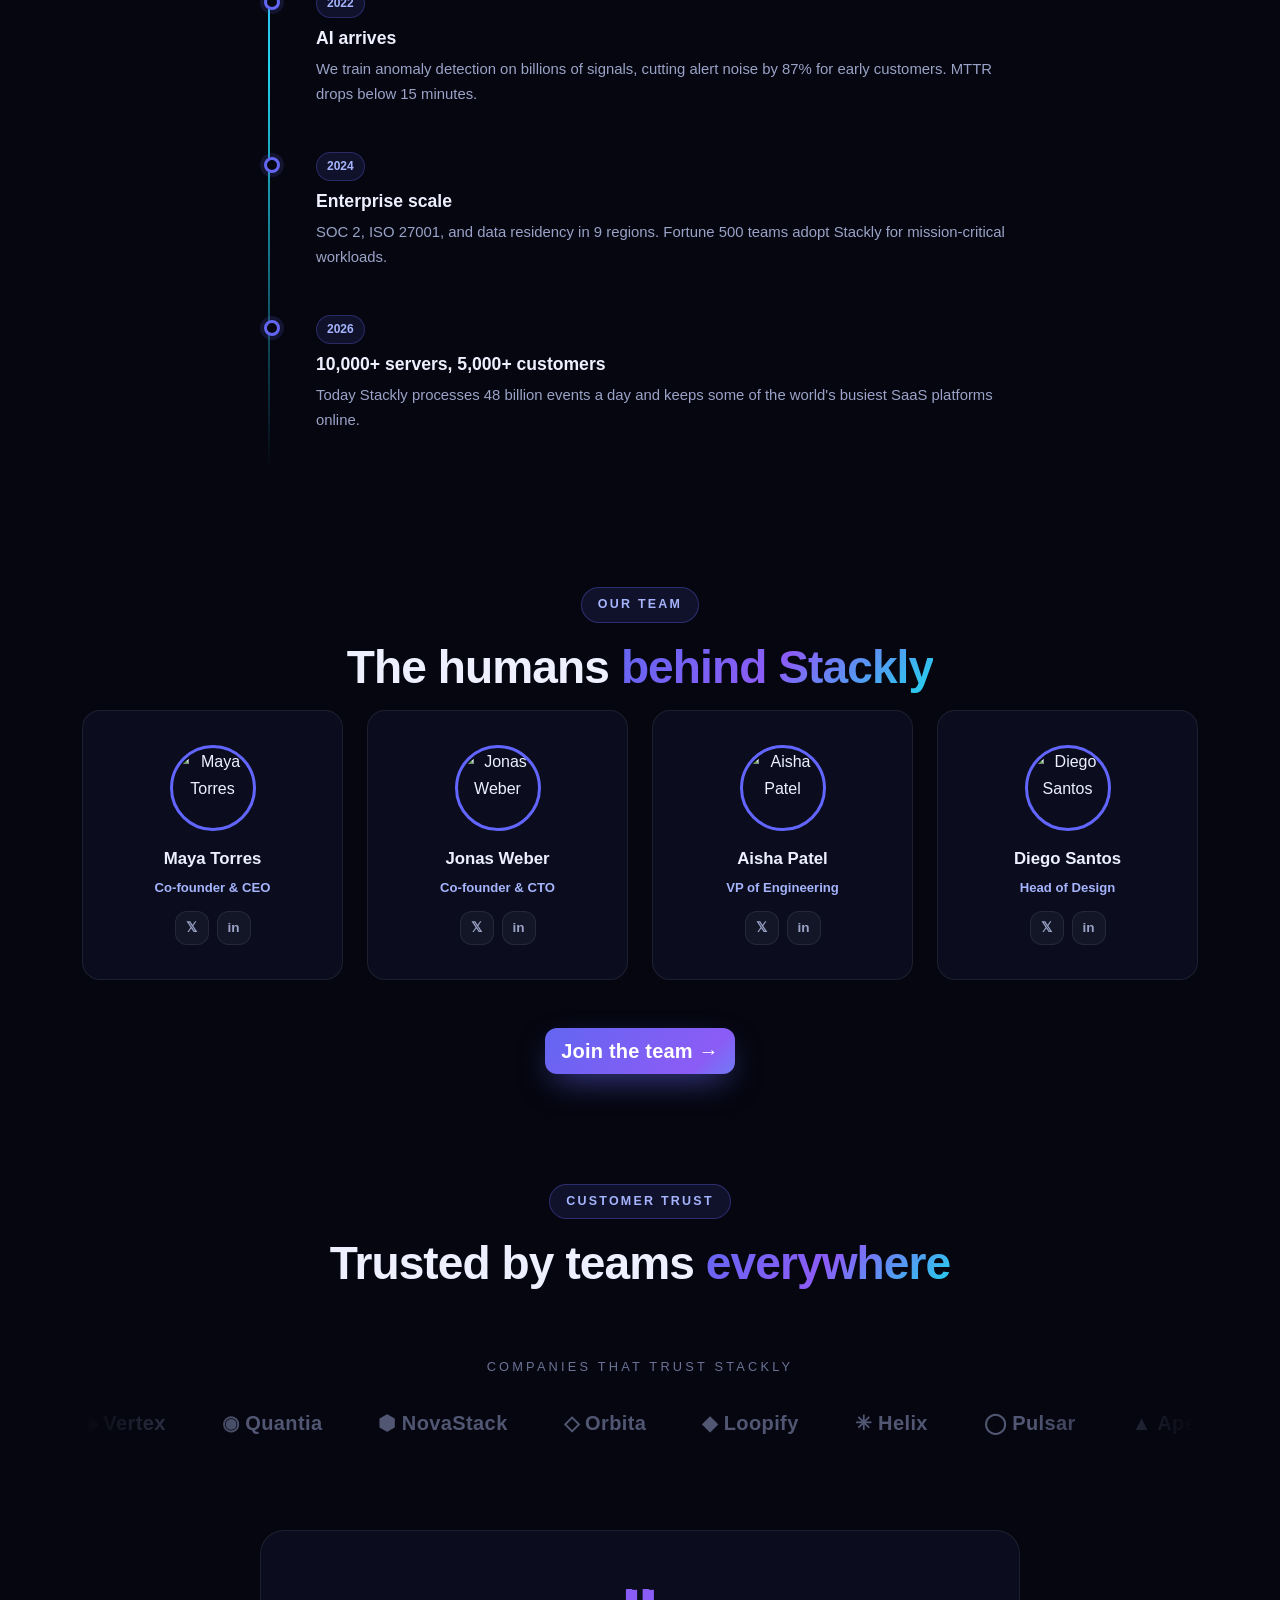
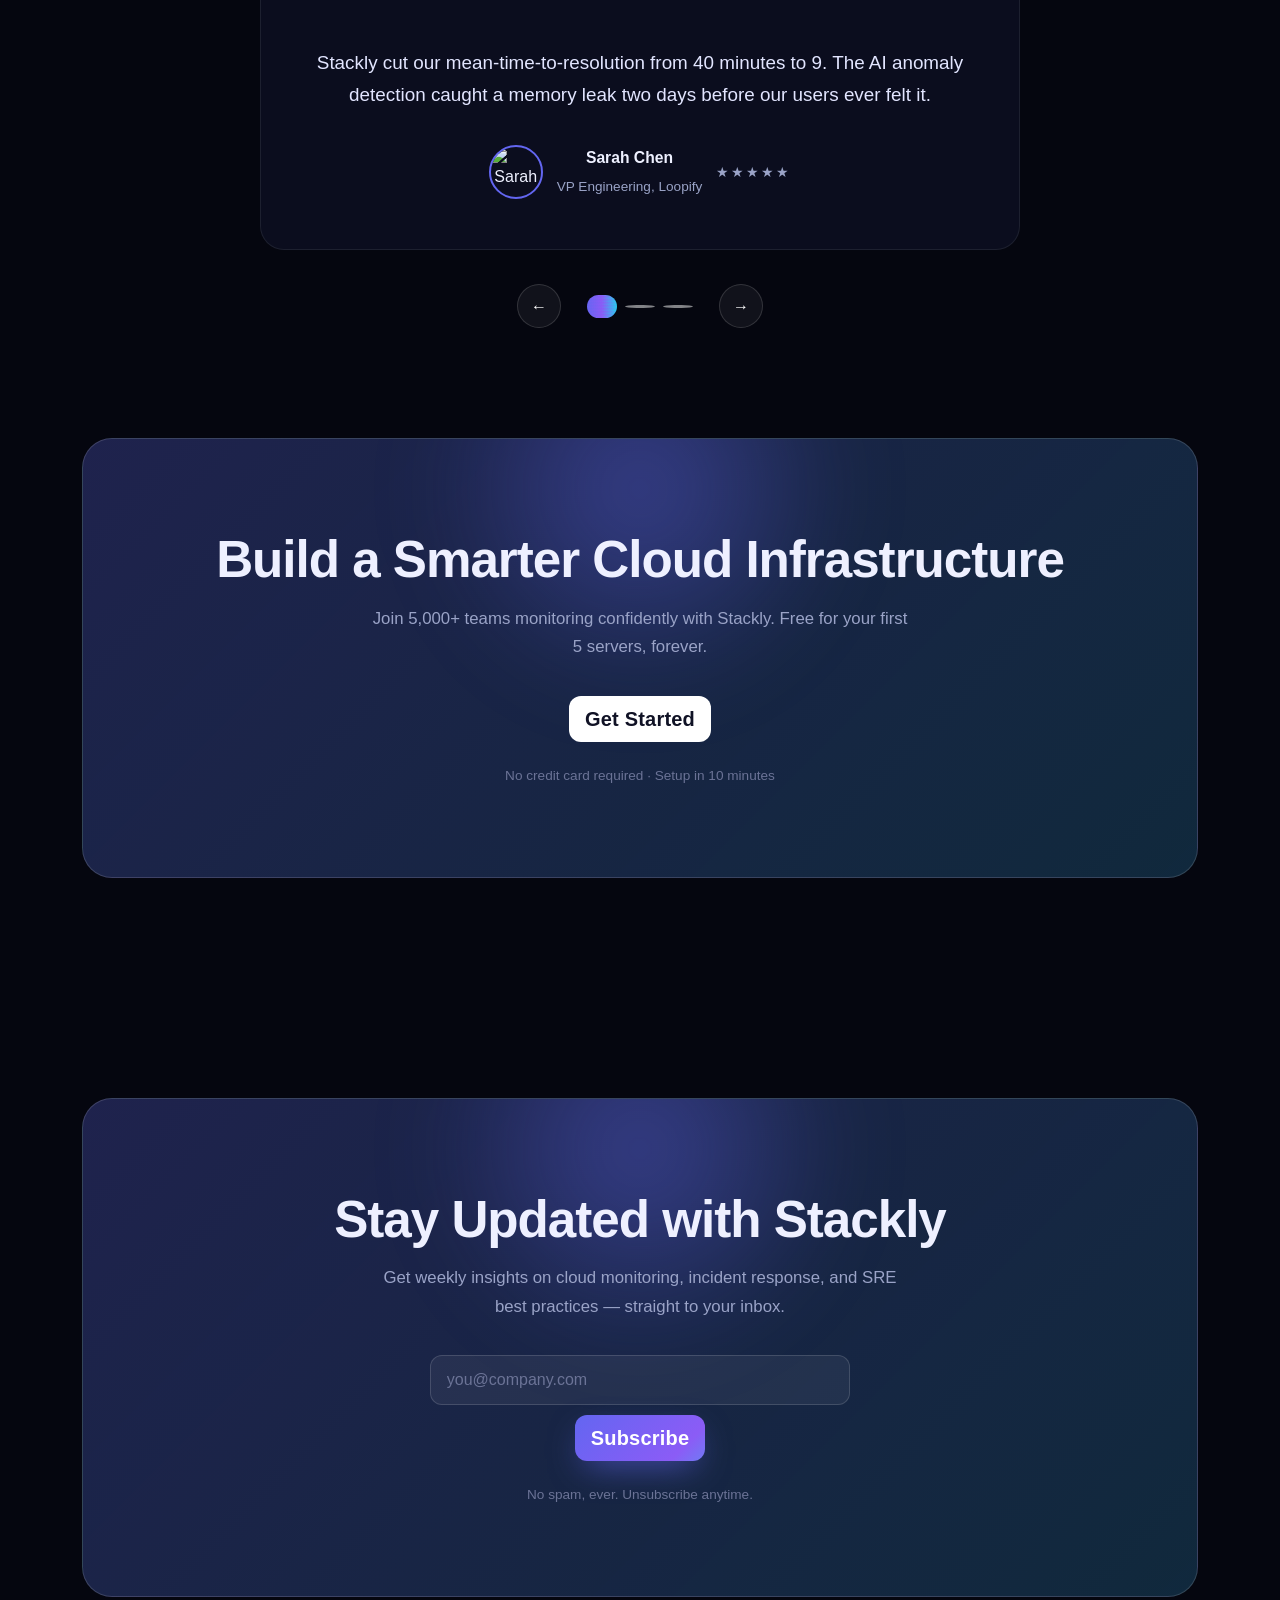
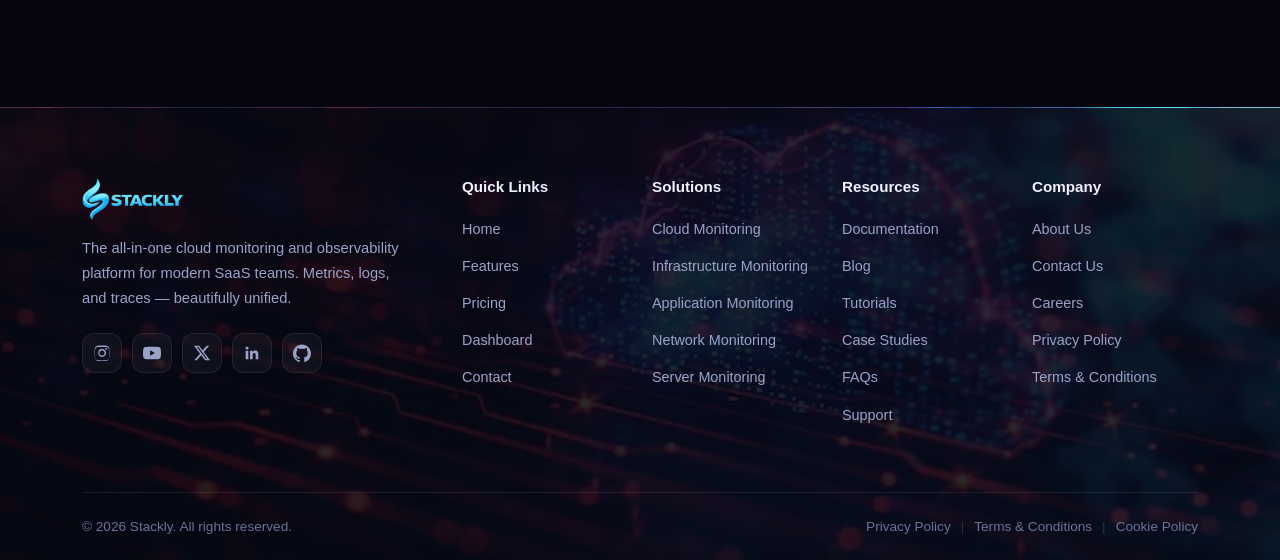
==== commit 60e3e3f6: "Add files via upload" ====
--- a/about.html
+++ b/about.html
@@ -125,7 +125,7 @@
         <div class="col-md-6 col-lg-4">
           <div class="feature-card" data-tilt>
             <div class="card-img">
-              <img src="assets/img/ab-realtime.webp" alt="Real-time monitoring" loading="lazy" />
+              <img src="assets/img/d1.webp" alt="Real-time monitoring" loading="lazy" />
             </div>
             <div class="feature-icon"><span class="fi fi-monitor"></span></div>
             <h3>Real-time monitoring</h3>
@@ -135,7 +135,7 @@
         <div class="col-md-6 col-lg-4">
           <div class="feature-card" data-tilt>
             <div class="card-img">
-              <img src="assets/img/ab-reliable.webp" alt="Reliable performance" loading="lazy" />
+              <img src="assets/img/d2.webp" alt="Reliable performance" loading="lazy" />
             </div>
             <div class="feature-icon"><span class="fi fi-bell"></span></div>
             <h3>Reliable performance</h3>
@@ -145,7 +145,7 @@
         <div class="col-md-6 col-lg-4">
           <div class="feature-card" data-tilt>
             <div class="card-img">
-              <img src="assets/img/ab-easy.webp" alt="Easy-to-use platform" loading="lazy" />
+              <img src="assets/img/d3.webp" alt="Easy-to-use platform" loading="lazy" />
             </div>
             <div class="feature-icon"><span class="fi fi-trace"></span></div>
             <h3>Easy-to-use platform</h3>
@@ -155,7 +155,7 @@
         <div class="col-md-6 col-lg-4">
           <div class="feature-card" data-tilt>
             <div class="card-img">
-              <img src="assets/img/ab-scalable.webp" alt="Scalable solutions" loading="lazy" />
+              <img src="assets/img/d4.webp" alt="Scalable solutions" loading="lazy" />
             </div>
             <div class="feature-icon"><span class="fi fi-ai"></span></div>
             <h3>Scalable solutions</h3>
@@ -165,7 +165,7 @@
         <div class="col-md-6 col-lg-4">
           <div class="feature-card" data-tilt>
             <div class="card-img">
-              <img src="assets/img/ab-security.webp" alt="Strong security" loading="lazy" />
+              <img src="assets/img/d5.webp" alt="Strong security" loading="lazy" />
             </div>
             <div class="feature-icon"><span class="fi fi-shield"></span></div>
             <h3>Strong security</h3>
@@ -175,7 +175,7 @@
         <div class="col-md-6 col-lg-4">
           <div class="feature-card" data-tilt>
             <div class="card-img">
-              <img src="assets/img/ab-pricing.webp" alt="Transparent pricing" loading="lazy" />
+              <img src="assets/img/d6.webp" alt="Transparent pricing" loading="lazy" />
             </div>
             <div class="feature-icon"><span class="fi fi-cash"></span></div>
             <h3>Transparent pricing</h3>
@@ -199,7 +199,7 @@
         <div class="col-md-6 col-lg-4">
           <div class="feature-card" data-tilt>
             <div class="card-img">
-              <img src="assets/img/ab-cloud.webp" alt="Cloud monitoring" loading="lazy" />
+              <img src="assets/img/a1.webp" alt="Cloud monitoring" loading="lazy" />
             </div>
             <div class="feature-icon"><span class="fi fi-monitor"></span></div>
             <h3>Cloud monitoring</h3>
@@ -209,7 +209,7 @@
         <div class="col-md-6 col-lg-4">
           <div class="feature-card" data-tilt>
             <div class="card-img">
-              <img src="assets/img/ab-infra.webp" alt="Infrastructure monitoring" loading="lazy" />
+              <img src="assets/img/a2.webp" alt="Infrastructure monitoring" loading="lazy" />
             </div>
             <div class="feature-icon"><span class="fi fi-log"></span></div>
             <h3>Infrastructure monitoring</h3>
@@ -219,7 +219,7 @@
         <div class="col-md-6 col-lg-4">
           <div class="feature-card" data-tilt>
             <div class="card-img">
-              <img src="assets/img/ab-app.webp" alt="Application monitoring" loading="lazy" />
+              <img src="assets/img/a3.webp" alt="Application monitoring" loading="lazy" />
             </div>
             <div class="feature-icon"><span class="fi fi-trace"></span></div>
             <h3>Application monitoring</h3>
@@ -229,7 +229,7 @@
         <div class="col-md-6 col-lg-4">
           <div class="feature-card" data-tilt>
             <div class="card-img">
-              <img src="assets/img/ab-network.webp" alt="Network monitoring" loading="lazy" />
+              <img src="assets/img/a4.webp" alt="Network monitoring" loading="lazy" />
             </div>
             <div class="feature-icon"><span class="fi fi-ai"></span></div>
             <h3>Network monitoring</h3>
@@ -239,7 +239,7 @@
         <div class="col-md-6 col-lg-4">
           <div class="feature-card" data-tilt>
             <div class="card-img">
-              <img src="assets/img/card-analytics.webp" alt="Analytics" loading="lazy" />
+              <img src="assets/img/a5.webp" alt="Analytics" loading="lazy" />
             </div>
             <div class="feature-icon"><span class="fi fi-bell"></span></div>
             <h3>Analytics</h3>
@@ -249,7 +249,7 @@
         <div class="col-md-6 col-lg-4">
           <div class="feature-card" data-tilt>
             <div class="card-img">
-              <img src="assets/img/ab-logs.webp" alt="Logs and tracing" loading="lazy" />
+              <img src="assets/img/a6.webp" alt="Logs and tracing" loading="lazy" />
             </div>
             <div class="feature-icon"><span class="fi fi-log"></span></div>
             <h3>Logs & tracing</h3>
@@ -531,7 +531,7 @@
           <p class="footer-desc">The all-in-one cloud monitoring and observability platform for modern SaaS teams. Metrics, logs, and traces — beautifully unified.</p>
                     <div class="socials">
             <a href="404.html" aria-label="Instagram"><span class="soc soc-ig"><svg viewBox="0 0 24 24" xmlns="http://www.w3.org/2000/svg"><path d="M12 2.16c3.2 0 3.58.01 4.85.07 1.17.05 1.8.25 2.23.41.56.22.96.48 1.38.9.42.42.68.82.9 1.38.16.42.36 1.06.41 2.23.06 1.27.07 1.65.07 4.85s-.01 3.58-.07 4.85c-.05 1.17-.25 1.8-.41 2.23a3.72 3.72 0 0 1-.9 1.38c-.42.42-.82.68-1.38.9-.42.16-1.06.36-2.23.41-1.27.06-1.65.07-4.85.07s-3.58-.01-4.85-.07c-1.17-.05-1.8-.25-2.23-.41a3.72 3.72 0 0 1-1.38-.9 3.72 3.72 0 0 1-.9-1.38c-.16-.42-.36-1.06-.41-2.23-.06-1.27-.07-1.65-.07-4.85s.01-3.58.07-4.85c.05-1.17.25-1.8.41-2.23.22-.56.48-.96.9-1.38.42-.42.82-.68 1.38-.9.42-.16 1.06-.36 2.23-.41 1.27-.06 1.65-.07 4.85-.07Zm0 1.72c-3.15 0-3.52.01-4.77.07-1.08.05-1.67.23-2.06.38-.52.2-.89.44-1.28.83-.39.39-.63.76-.83 1.28-.15.39-.33.98-.38 2.06-.06 1.25-.07 1.62-.07 4.77s.01 3.52.07 4.77c.05 1.08.23 1.67.38 2.06.2.52.44.89.83 1.28.39.39.76.63 1.28.83.39.15.98.33 2.06.38 1.25.06 1.62.07 4.77.07s3.52-.01 4.77-.07c1.08-.05 1.67-.23 2.06-.38.52-.2.89-.44 1.28-.83.39-.39.63-.76.83-1.28.15-.39.33-.98.38-2.06.06-1.25.07-1.62.07-4.77s-.01-3.52-.07-4.77c-.05-1.08-.23-1.67-.38-2.06-.2-.52-.44-.89-.83-1.28-.39-.39-.76-.63-1.28-.83-.39-.15-.98-.33-2.06-.38-1.25-.06-1.62-.07-4.77-.07Zm0 2.94a5.19 5.19 0 1 1 0 10.37 5.19 5.19 0 0 1 0-10.37Zm0 8.56a3.37 3.37 0 1 0 0-6.74 3.37 3.37 0 0 0 0 6.74Zm6.64-8.77a1.21 1.21 0 1 1-2.42 0 1.21 1.21 0 0 1 2.42 0Z"/></svg></span></a>
-            <a href="404.html" aria-label="Facebook"><span class="soc soc-fb"><svg viewBox="0 0 24 24" xmlns="http://www.w3.org/2000/svg"><path d="M24 12.07C24 5.4 18.63 0 12 0S0 5.4 0 12.07C0 18.1 4.39 23.1 10.13 24v-8.44H7.08v-3.49h3.05V9.41c0-3.02 1.79-4.69 4.53-4.69 1.31 0 2.68.24 2.68.24v2.97h-1.51c-1.49 0-1.95.93-1.95 1.89v2.26h3.32l-.53 3.49h-2.79V24C19.61 23.1 24 18.1 24 12.07Z"/></svg></span></a>
+
             <a href="404.html" aria-label="YouTube"><span class="soc soc-yt"><svg viewBox="0 0 24 24" xmlns="http://www.w3.org/2000/svg"><path d="M23.5 6.19a3.02 3.02 0 0 0-2.12-2.14C19.51 3.55 12 3.55 12 3.55s-7.51 0-9.38.5A3.02 3.02 0 0 0 .5 6.19C0 8.07 0 12 0 12s0 3.93.5 5.81a3.02 3.02 0 0 0 2.12 2.14c1.87.5 9.38.5 9.38.5s7.51 0 9.38-.5a3.02 3.02 0 0 0 2.12-2.14C24 15.93 24 12 24 12s0-3.93-.5-5.81ZM9.55 15.57V8.43L15.82 12l-6.27 3.57Z"/></svg></span></a>
             <a href="404.html" aria-label="Twitter / X"><span class="soc soc-x"><svg viewBox="0 0 24 24" xmlns="http://www.w3.org/2000/svg"><path d="M18.24 2.25h3.31l-7.23 8.26 8.5 11.24h-6.66l-5.21-6.82-5.97 6.82H1.67l7.73-8.84L1.25 2.25h6.83l4.71 6.23 5.45-6.23Zm-1.16 17.52h1.83L7.08 4.13H5.12l11.96 15.64Z"/></svg></span></a>
             <a href="404.html" aria-label="LinkedIn"><span class="soc soc-li"><svg viewBox="0 0 24 24" xmlns="http://www.w3.org/2000/svg"><path d="M20.45 20.45h-3.55v-5.57c0-1.33-.03-3.04-1.85-3.04-1.85 0-2.14 1.45-2.14 2.94v5.67H9.36V9h3.41v1.56h.05c.47-.9 1.63-1.85 3.36-1.85 3.6 0 4.27 2.37 4.27 5.46v6.28ZM5.34 7.43a2.06 2.06 0 1 1 0-4.12 2.06 2.06 0 0 1 0 4.12ZM7.12 20.45H3.55V9h3.57v11.45Z"/></svg></span></a>
--- a/assets/css/style.css
+++ b/assets/css/style.css
@@ -0,0 +1,937 @@
+/* ==========================================================================
+   NIMBUS — Cloud Monitoring & SaaS Theme
+   Premium dark theme · Bootstrap 5 · GSAP animated
+   ========================================================================== */
+
+:root {
+  --bg: #05060f;
+  --bg-2: #0a0c1c;
+  --surface: #0e1124;
+  --surface-2: #131736;
+  --border: rgba(255, 255, 255, 0.08);
+  --border-strong: rgba(255, 255, 255, 0.14);
+  --text: #eef0ff;
+  --muted: #9aa3c7;
+  --muted-2: #6b7396;
+  --violet: #6366f1;
+  --indigo: #8b5cf6;
+  --cyan: #22d3ee;
+  --teal: #2dd4bf;
+  --amber: #fbbf24;
+  --rose: #f87171;
+  --grad: linear-gradient(135deg, #6366f1 0%, #8b5cf6 50%, #22d3ee 100%);
+  --font-head: "Sora", sans-serif;
+  --font-body: "Inter", sans-serif;
+  --radius: 18px;
+  --shadow: 0 24px 60px -20px rgba(0, 0, 0, 0.6);
+}
+
+/* ---------- Base ---------- */
+html { scroll-behavior: smooth; }
+
+body {
+  background: var(--bg);
+  color: var(--text);
+  font-family: var(--font-body);
+  overflow-x: hidden;
+  line-height: 1.7;
+  -webkit-font-smoothing: antialiased;
+}
+
+::selection { background: rgba(99, 102, 241, 0.4); color: #fff; }
+
+::-webkit-scrollbar { width: 10px; }
+::-webkit-scrollbar-track { background: var(--bg); }
+::-webkit-scrollbar-thumb {
+  background: linear-gradient(180deg, #6366f1, #22d3ee);
+  border-radius: 20px;
+}
+
+h1, h2, h3, h4, .brand-name { font-family: var(--font-head); }
+
+a { text-decoration: none; color: inherit; }
+
+.section { padding: 110px 0; position: relative; z-index: 1; }
+
+.grad-text {
+  background: var(--grad);
+  -webkit-background-clip: text;
+  background-clip: text;
+  color: transparent;
+}
+
+/* ---------- Ambient background ---------- */
+.ambient { position: fixed; inset: 0; z-index: 0; pointer-events: none; overflow: hidden; }
+
+.orb {
+  position: absolute;
+  border-radius: 50%;
+  filter: blur(90px);
+  opacity: 0.5;
+  animation: orbFloat 16s ease-in-out infinite;
+}
+.orb-1 { width: 520px; height: 520px; top: -160px; left: -120px; background: rgba(99, 102, 241, 0.35); }
+.orb-2 { width: 460px; height: 460px; top: 30%; right: -160px; background: rgba(34, 211, 238, 0.22); animation-delay: -5s; }
+.orb-3 { width: 380px; height: 380px; bottom: -120px; left: 30%; background: rgba(139, 92, 246, 0.22); animation-delay: -10s; }
+
+@keyframes orbFloat {
+  0%, 100% { transform: translateY(0) scale(1); }
+  50% { transform: translateY(40px) scale(1.08); }
+}
+
+.grid-overlay {
+  position: absolute; inset: 0;
+  background-image:
+    linear-gradient(rgba(255, 255, 255, 0.025) 1px, transparent 1px),
+    linear-gradient(90deg, rgba(255, 255, 255, 0.025) 1px, transparent 1px);
+  background-size: 64px 64px;
+  mask-image: radial-gradient(ellipse at center, black 0%, transparent 75%);
+  -webkit-mask-image: radial-gradient(ellipse at center, black 0%, transparent 75%);
+}
+
+/* ---------- Buttons ---------- */
+.btn {
+  border-radius: 12px;
+  font-weight: 600;
+  font-family: var(--font-head);
+  letter-spacing: 0.01em;
+  transition: transform 0.25s ease, box-shadow 0.25s ease, background 0.25s ease;
+}
+.btn-primary {
+  background: var(--grad); border: none; color: #fff;
+  background-size: 160% 160%;
+}
+.btn-primary:hover {
+  color: #fff; transform: translateY(-2px);
+  background-position: 100% 50%;
+}
+.btn-glow { box-shadow: 0 12px 34px -10px rgba(99, 102, 241, 0.7); }
+.btn-glow:hover { box-shadow: 0 18px 44px -10px rgba(99, 102, 241, 0.9); }
+.btn-ghost {
+  background: transparent; border: 1px solid var(--border-strong); color: var(--text);
+}
+.btn-ghost:hover { background: rgba(255, 255, 255, 0.06); color: #fff; }
+.btn-outline-light { border: 1px solid var(--border-strong); color: var(--text); }
+.btn-outline-light:hover { background: rgba(255, 255, 255, 0.08); color: #fff; border-color: var(--border-strong); }
+.btn-light { background: #fff; color: #101225; border: none; }
+.btn-light:hover { transform: translateY(-2px); box-shadow: 0 14px 34px -12px rgba(255, 255, 255, 0.5); color: #101225; }
+
+.btn-video {
+  background: transparent; color: var(--text); border: 1px solid var(--border-strong);
+  display: inline-flex; align-items: center; gap: 10px;
+}
+.btn-video:hover { background: rgba(255, 255, 255, 0.06); color: #fff; }
+.play-icon {
+  width: 34px; height: 34px; border-radius: 50%;
+  background: var(--grad); display: inline-flex; align-items: center; justify-content: center;
+  font-size: 11px; padding-left: 2px; color: #fff;
+}
+
+/* ---------- Navbar ---------- */
+.main-nav {
+  padding: 18px 0;
+  background: transparent;
+  transition: all 0.35s ease;
+  z-index: 1000;
+}
+.main-nav.scrolled {
+  background: rgba(5, 6, 15, 0.82);
+  backdrop-filter: blur(16px);
+  -webkit-backdrop-filter: blur(16px);
+  border-bottom: 1px solid var(--border);
+  padding: 10px 0;
+}
+.brand-name { font-weight: 800; font-size: 1.45rem; letter-spacing: -0.02em; }
+.brand-icon { vertical-align: -6px; margin-right: 8px; }
+.brand-logo {
+  height: 42px;
+  width: auto;
+  vertical-align: middle;
+  margin-right: 8px;
+  object-fit: contain;
+}
+
+.main-nav .nav-link {
+  color: var(--muted); font-weight: 500; font-size: 0.95rem;
+  margin: 0 6px; position: relative;
+}
+.main-nav .nav-link::after {
+  content: ""; position: absolute; left: 12px; right: 12px; bottom: 4px;
+  height: 2px; border-radius: 2px; background: var(--grad);
+  transform: scaleX(0); transition: transform 0.3s ease; transform-origin: left;
+}
+.main-nav .nav-link:hover, .main-nav .nav-link.active { color: #fff; }
+.main-nav .nav-link:hover::after, .main-nav .nav-link.active::after { transform: scaleX(1); }
+.navbar-toggler { border-color: var(--border-strong); }
+.navbar-toggler-icon {
+  background-image: url("data:image/svg+xml,%3csvg xmlns='http://www.w3.org/2000/svg' viewBox='0 0 30 30'%3e%3cpath stroke='rgba(255,255,255,0.8)' stroke-linecap='round' stroke-miterlimit='10' stroke-width='2' d='M4 7h22M4 15h22M4 23h22'/%3e%3c/svg%3e");
+}
+
+/* ---------- Hero ---------- */
+.hero {
+  min-height: 100vh;
+  display: flex; align-items: center;
+  padding: 150px 0 80px;
+  position: relative; z-index: 1;
+  overflow: hidden;
+}
+
+/* Hero background video */
+.hero-bg-video {
+  position: absolute;
+  top: 50%; left: 50%;
+  min-width: 100%; min-height: 100%;
+  width: auto; height: auto;
+  transform: translate(-50%, -50%);
+  object-fit: cover;
+  z-index: 0;
+  pointer-events: none;
+}
+.hero-video-overlay {
+  position: absolute;
+  inset: 0;
+  background: rgba(5, 6, 15, 0.55);
+  z-index: 0;
+  pointer-events: none;
+}
+.hero > .container {
+  position: relative;
+  z-index: 1;
+}
+.badge-pill {
+  display: inline-flex; align-items: center; gap: 8px;
+  background: rgba(99, 102, 241, 0.12);
+  border: 1px solid rgba(99, 102, 241, 0.35);
+  color: #c7c9ff;
+  padding: 7px 16px; border-radius: 100px;
+  font-size: 0.85rem; font-weight: 500;
+  margin-bottom: 24px;
+}
+.pulse-dot {
+  width: 8px; height: 8px; border-radius: 50%;
+  background: var(--teal); position: relative;
+}
+.pulse-dot::after {
+  content: ""; position: absolute; inset: -4px; border-radius: 50%;
+  border: 2px solid var(--teal); opacity: 0;
+  animation: ping 1.6s ease-out infinite;
+}
+@keyframes ping { 0% { transform: scale(0.6); opacity: 0.8; } 100% { transform: scale(1.6); opacity: 0; } }
+
+.hero-title {
+  font-size: clamp(2.5rem, 5.2vw, 4.2rem);
+  font-weight: 800; line-height: 1.1; letter-spacing: -0.03em;
+  margin-bottom: 22px;
+}
+.hero-sub {
+  color: var(--muted); font-size: 1.12rem; max-width: 540px;
+  margin-bottom: 34px;
+}
+.hero-actions { display: flex; gap: 16px; flex-wrap: wrap; margin-bottom: 40px; }
+.hero-meta { display: flex; align-items: center; gap: 22px; flex-wrap: wrap; }
+
+.avatars { display: flex; align-items: center; }
+.avatars img {
+  width: 42px; height: 42px; border-radius: 50%;
+  border: 2px solid var(--bg);
+  object-fit: cover;
+  margin-left: -10px;
+}
+.avatars img:first-child { margin-left: 0; }
+.avatars-more {
+  width: 42px; height: 42px; border-radius: 50%;
+  background: var(--surface-2); border: 2px solid var(--bg);
+  display: flex; align-items: center; justify-content: center;
+  font-size: 0.7rem; font-weight: 700; margin-left: -10px; color: #c7c9ff;
+}
+.stars { color: var(--amber); letter-spacing: 2px; }
+.rating-text { color: var(--muted); font-size: 0.85rem; }
+
+.hero-scroll {
+  position: absolute; bottom: 26px; left: 50%; transform: translateX(-50%);
+  text-align: center; color: var(--muted-2); font-size: 0.72rem;
+  letter-spacing: 0.3em; text-transform: uppercase;
+}
+.scroll-line {
+  width: 1px; height: 44px; margin: 8px auto 0;
+  background: linear-gradient(180deg, var(--violet), transparent);
+  animation: scrollPulse 2s ease-in-out infinite;
+}
+@keyframes scrollPulse {
+  0%, 100% { transform: scaleY(0.4); transform-origin: top; opacity: 0.5; }
+  50% { transform: scaleY(1); transform-origin: top; opacity: 1; }
+}
+
+/* ---------- Hero dashboard mockup ---------- */
+.dashboard-wrap { position: relative; perspective: 1400px; }
+
+.dash-card {
+  background: rgba(20, 23, 48, 0.75);
+  border: 1px solid var(--border-strong);
+  border-radius: 20px;
+  backdrop-filter: blur(14px);
+  -webkit-backdrop-filter: blur(14px);
+  box-shadow: var(--shadow), 0 0 0 1px rgba(255,255,255,0.04) inset;
+  overflow: hidden;
+  animation: dashFloat 7s ease-in-out infinite;
+}
+@keyframes dashFloat {
+  0%, 100% { transform: translateY(0); }
+  50% { transform: translateY(-12px); }
+}
+.dash-head {
+  display: flex; align-items: center; gap: 12px;
+  padding: 14px 18px;
+  border-bottom: 1px solid var(--border);
+  font-size: 0.78rem; color: var(--muted);
+  font-family: var(--font-head);
+}
+.dash-dots { display: flex; gap: 6px; }
+.dash-dots i { width: 10px; height: 10px; border-radius: 50%; background: var(--border-strong); }
+.dash-dots i:nth-child(1) { background: #f87171; }
+.dash-dots i:nth-child(2) { background: #fbbf24; }
+.dash-dots i:nth-child(3) { background: #34d399; }
+.dash-body { padding: 20px 20px 22px; }
+
+.dash-row { display: grid; grid-template-columns: repeat(3, 1fr); gap: 12px; margin-bottom: 18px; }
+.dash-stat {
+  background: rgba(255, 255, 255, 0.04);
+  border: 1px solid var(--border);
+  border-radius: 12px; padding: 12px 14px;
+}
+.stat-label { display: block; color: var(--muted); font-size: 0.72rem; margin-bottom: 2px; }
+.stat-value { font-family: var(--font-head); font-weight: 700; font-size: 1.15rem; }
+.stat-trend { font-size: 0.68rem; font-weight: 600; margin-left: 6px; }
+.stat-trend.up { color: var(--teal); }
+.stat-trend.down { color: var(--cyan); }
+
+.dash-chart { width: 100%; height: 180px; display: block; margin-bottom: 16px; }
+.dash-chart-box { position: relative; height: 180px; margin-bottom: 16px; }
+.chart-line { stroke-dasharray: 1400; stroke-dashoffset: 1400; animation: drawLine 2.4s ease forwards; }
+@keyframes drawLine { to { stroke-dashoffset: 0; } }
+.chart-pulse { animation: blinkDot 1.4s ease-in-out infinite; }
+@keyframes blinkDot { 0%, 100% { opacity: 1; } 50% { opacity: 0.3; } }
+.chart-halo { animation: halo 1.6s ease-out infinite; transform-origin: 400px 56px; }
+@keyframes halo { 0% { transform: scale(0.6); opacity: 0.9; } 100% { transform: scale(1.8); opacity: 0; } }
+
+.dash-bars { display: flex; align-items: flex-end; gap: 8px; height: 46px; }
+.dash-bars .bar {
+  flex: 1; border-radius: 6px 6px 3px 3px;
+  background: linear-gradient(180deg, rgba(99,102,241,0.9), rgba(34,211,238,0.5));
+  height: 20%;
+  animation: barsGrow 1.6s ease infinite alternate;
+  transform-origin: bottom;
+}
+.bar-1 { animation-delay: 0s; } .bar-2 { animation-delay: 0.1s; } .bar-3 { animation-delay: 0.2s; }
+.bar-4 { animation-delay: 0.3s; } .bar-5 { animation-delay: 0.4s; } .bar-6 { animation-delay: 0.5s; }
+.bar-7 { animation-delay: 0.6s; } .bar-8 { animation-delay: 0.7s; }
+@keyframes barsGrow { 0% { height: 25%; } 100% { height: 100%; } }
+
+.float-chip {
+  position: absolute;
+  background: rgba(18, 21, 44, 0.92);
+  border: 1px solid var(--border-strong);
+  border-radius: 14px;
+  padding: 12px 16px;
+  display: flex; align-items: center; gap: 12px;
+  box-shadow: var(--shadow);
+  backdrop-filter: blur(12px);
+  -webkit-backdrop-filter: blur(12px);
+  animation: chipFloat 5s ease-in-out infinite;
+}
+.float-chip strong { display: block; font-size: 0.82rem; }
+.float-chip small { color: var(--muted); font-size: 0.72rem; }
+.chip-icon {
+  width: 34px; height: 34px; border-radius: 10px;
+  display: flex; align-items: center; justify-content: center;
+  font-weight: 800; font-size: 1rem;
+}
+.chip-alert { top: -24px; right: -14px; }
+.chip-alert .chip-icon { background: rgba(248, 113, 113, 0.18); color: var(--rose); }
+.chip-ok { bottom: 40px; left: -30px; animation-delay: -2.5s; }
+.chip-ok .chip-icon { background: rgba(45, 212, 191, 0.16); color: var(--teal); }
+@keyframes chipFloat {
+  0%, 100% { transform: translateY(0); }
+  50% { transform: translateY(-8px); }
+}
+
+/* ---------- Logos ---------- */
+.logos-section { padding: 50px 0 90px; position: relative; z-index: 1; }
+.logos-label {
+  text-align: center; color: var(--muted-2); font-size: 0.8rem;
+  letter-spacing: 0.25em; text-transform: uppercase; margin-bottom: 28px;
+}
+.logos-track {
+  display: flex; overflow: hidden;
+  -webkit-mask-image: linear-gradient(90deg, transparent, black 15%, black 85%, transparent);
+  mask-image: linear-gradient(90deg, transparent, black 15%, black 85%, transparent);
+}
+.logos-slide {
+  display: flex; align-items: center; gap: 56px;
+  min-width: max-content;
+  animation: marquee 30s linear infinite;
+  padding-right: 56px;
+}
+.logos-section:hover .logos-slide { animation-play-state: paused; }
+@keyframes marquee { from { transform: translateX(0); } to { transform: translateX(-100%); } }
+.logo-item {
+  color: var(--muted-2); font-family: var(--font-head); font-weight: 700;
+  font-size: 1.25rem; letter-spacing: 0.02em; opacity: 0.75;
+  white-space: nowrap; transition: color 0.3s, opacity 0.3s;
+}
+.logo-item:hover { color: #fff; opacity: 1; }
+
+/* ---------- Section headers ---------- */
+.section-tag {
+  display: inline-block;
+  background: rgba(99, 102, 241, 0.12);
+  border: 1px solid rgba(99, 102, 241, 0.35);
+  color: #a5b4fc;
+  padding: 6px 16px; border-radius: 100px;
+  font-size: 0.78rem; font-weight: 600;
+  letter-spacing: 0.18em; text-transform: uppercase;
+  margin-bottom: 18px;
+}
+.section-title {
+  font-size: clamp(1.9rem, 3.6vw, 3rem);
+  font-weight: 800; letter-spacing: -0.02em; line-height: 1.15;
+  margin-bottom: 16px;
+}
+.section-sub { color: var(--muted); max-width: 640px; margin: 0 auto; font-size: 1.05rem; }
+
+/* ---------- Feature cards ---------- */
+.feature-card {
+  background: rgba(16, 19, 40, 0.6);
+  border: 1px solid var(--border);
+  border-radius: var(--radius);
+  padding: 30px 28px;
+  height: 100%;
+  transition: transform 0.35s ease, border-color 0.35s ease, background 0.35s ease, box-shadow 0.35s ease;
+  position: relative; overflow: hidden;
+}
+.feature-card::before {
+  content: "";
+  position: absolute; top: 0; left: 0; right: 0; height: 3px;
+  background: var(--grad); transform: scaleX(0); transition: transform 0.4s ease;
+}
+.feature-card:hover {
+  transform: translateY(-8px);
+  border-color: rgba(99, 102, 241, 0.45);
+  background: rgba(18, 22, 48, 0.85);
+  box-shadow: 0 24px 50px -24px rgba(99, 102, 241, 0.5);
+}
+.feature-card:hover::before { transform: scaleX(1); }
+
+.feature-card .card-img {
+  margin: 0 auto 24px;
+  width: 100%;
+  max-width: 260px;
+  height: 170px;
+  overflow: hidden;
+  background: rgba(99, 102, 241, 0.08);
+  position: relative;
+  line-height: 0;
+  border-radius: var(--radius);
+  display: flex;
+  align-items: center;
+  justify-content: center;
+}
+.feature-card .card-img img {
+  width: 100%;
+  height: 100%;
+  object-fit: cover;
+  object-position: center;
+  display: block;
+  vertical-align: top;
+  transition: transform 0.5s ease;
+  border-radius: var(--radius);
+  border: 2px solid rgba(99, 102, 241, 0.35);
+}
+.feature-card:hover .card-img img { transform: scale(1.06); }
+
+.feature-icon {
+  width: 54px; height: 54px; border-radius: 14px;
+  background: rgba(99, 102, 241, 0.14);
+  border: 1px solid rgba(99, 102, 241, 0.3);
+  display: flex; align-items: center; justify-content: center;
+  margin-bottom: 20px;
+  transition: transform 0.35s ease;
+}
+.feature-card:hover .feature-icon { transform: scale(1.1) rotate(-6deg); }
+.fi { font-size: 1.5rem; line-height: 1; }
+.fi-monitor::before { content: "▤"; }
+.fi-bell::before { content: "🔔"; }
+.fi-log::before { content: "☰"; }
+.fi-trace::before { content: "⌁"; }
+.fi-ai::before { content: "✦"; }
+.fi-shield::before { content: "⬢"; }
+.fi-home::before { content: "⌂"; }
+.fi-users::before { content: "◉"; }
+.fi-server::before { content: "▦"; }
+.fi-chart::before { content: "◈"; }
+.fi-cash::before { content: "$"; }
+.fi-gear::before { content: "⚙"; }
+.fi-power::before { content: "⏻"; }
+.fi-cloud::before { content: "☁"; }
+.fi-app::before { content: "▣"; }
+.fi-net::before { content: "☰"; }
+.fi-pulse::before { content: "⌁"; }
+.fi-alert::before { content: "⚠"; }
+.fi-doc::before { content: "▨"; }
+.fi-cpu::before { content: "▤"; }
+.fi-mem::before { content: "▧"; }
+.fi-disk::before { content: "▥"; }
+.fi-health::before { content: "❤"; }
+.fi-traffic::before { content: "⇄"; }
+.fi-user::before { content: "👤"; }
+
+.feature-card h3 { font-size: 1.15rem; font-weight: 700; margin-bottom: 10px; }
+.feature-card p { color: var(--muted); font-size: 0.92rem; margin-bottom: 18px; }
+.feature-link {
+  color: #a5b4fc; font-weight: 600; font-size: 0.88rem;
+  display: inline-flex; align-items: center; gap: 6px;
+  transition: gap 0.25s ease, color 0.25s ease;
+}
+.feature-link:hover { color: #fff; gap: 12px; }
+
+/* ---------- Product / stack visual ---------- */
+.product { background: radial-gradient(ellipse at 20% 20%, rgba(99,102,241,0.06), transparent 55%); }
+.product-copy .section-sub { margin-left: 0; }
+
+.check-list { list-style: none; padding: 0; margin: 26px 0 32px; }
+.check-list li {
+  display: flex; align-items: center; gap: 12px;
+  color: var(--muted); margin-bottom: 14px; font-size: 0.98rem;
+}
+.check-ico {
+  width: 24px; height: 24px; border-radius: 8px; flex: 0 0 24px;
+  background: rgba(45, 212, 191, 0.16); color: var(--teal);
+  display: flex; align-items: center; justify-content: center;
+  font-size: 0.75rem; font-weight: 800;
+}
+
+.stack-visual { position: relative; height: 460px; }
+.stack-layer {
+  position: absolute; inset: 0;
+  border-radius: 22px;
+  border: 1px solid var(--border-strong);
+  background: rgba(16, 19, 40, 0.7);
+  backdrop-filter: blur(10px);
+  -webkit-backdrop-filter: blur(10px);
+  box-shadow: var(--shadow);
+}
+.layer-back {
+  transform: rotate(-6deg) translateY(26px);
+  background: rgba(99, 102, 241, 0.08);
+  border-color: rgba(99, 102, 241, 0.25);
+}
+.layer-mid {
+  transform: rotate(-2.5deg) translateY(12px);
+  background: rgba(16, 19, 40, 0.8);
+  padding: 26px;
+}
+.layer-front { transform: rotate(0); padding: 26px; }
+
+.mid-graph {
+  height: 180px; border-radius: 14px; margin-bottom: 16px;
+  background:
+    radial-gradient(circle at 20% 40%, rgba(34,211,238,0.12), transparent 40%),
+    radial-gradient(circle at 80% 70%, rgba(139,92,246,0.14), transparent 40%),
+    rgba(255, 255, 255, 0.03);
+  border: 1px solid var(--border);
+  position: relative; overflow: hidden;
+}
+.mid-graph::before {
+  content: ""; position: absolute; left: 0; right: 0; top: 55%;
+  height: 40%;
+  background: linear-gradient(180deg, transparent, rgba(99,102,241,0.35));
+  clip-path: polygon(0 100%, 0 45%, 12% 30%, 24% 55%, 36% 25%, 48% 48%, 60% 12%, 72% 40%, 84% 20%, 100% 42%, 100% 100%);
+}
+.mid-graph::after {
+  content: ""; position: absolute; left: 0; right: 0; top: 44%;
+  height: 3px; background: var(--grad);
+  clip-path: polygon(0 50%, 12% 0, 24% 95%, 36% 20%, 48% 78%, 60% 0, 72% 60%, 84% 12%, 100% 55%);
+}
+.mid-kpis { display: flex; justify-content: space-between; gap: 10px; flex-wrap: wrap; }
+.mid-kpis span {
+  background: rgba(255,255,255,0.04); border: 1px solid var(--border);
+  padding: 8px 12px; border-radius: 10px; font-size: 0.78rem;
+  display: flex; align-items: center; gap: 8px; font-weight: 600;
+}
+.mid-kpis .dot { width: 8px; height: 8px; border-radius: 50%; display: inline-block; }
+.dot.teal { background: var(--teal); } .dot.violet { background: var(--violet); } .dot.amber { background: var(--amber); }
+
+.trace-list { display: flex; flex-direction: column; gap: 10px; }
+.trace-row {
+  display: flex; align-items: center; gap: 12px;
+  background: rgba(255,255,255,0.04);
+  border: 1px solid var(--border);
+  border-radius: 10px; padding: 11px 14px;
+  font-size: 0.84rem;
+  transition: transform 0.3s ease, background 0.3s ease;
+}
+.trace-row:hover { transform: translateX(6px); background: rgba(255,255,255,0.07); }
+.trace-row b { font-weight: 600; flex: 1; }
+.trace-time { color: var(--muted); font-family: var(--font-head); font-size: 0.76rem; }
+.trace-dot { width: 9px; height: 9px; border-radius: 50%; }
+.trace-row.ok .trace-dot { background: var(--teal); box-shadow: 0 0 8px var(--teal); }
+.trace-row.warn .trace-dot { background: var(--amber); box-shadow: 0 0 8px var(--amber); }
+.trace-row.err .trace-dot { background: var(--rose); box-shadow: 0 0 8px var(--rose); }
+
+/* ---------- Stats ---------- */
+.stats-panel {
+  background: linear-gradient(135deg, rgba(99,102,241,0.12), rgba(34,211,238,0.08)), rgba(14, 17, 36, 0.8);
+  border: 1px solid var(--border-strong);
+  border-radius: 26px;
+  padding: 60px 40px;
+  backdrop-filter: blur(12px);
+  -webkit-backdrop-filter: blur(12px);
+  box-shadow: var(--shadow);
+}
+.stat-box { padding: 10px; }
+.stat-box h3 {
+  display: inline-block;
+  font-size: clamp(2.2rem, 4vw, 3.2rem);
+  font-weight: 800;
+  background: var(--grad);
+  -webkit-background-clip: text; background-clip: text; color: transparent;
+  margin: 0;
+}
+.stat-box .suffix { font-size: 1.4rem; font-weight: 700; color: #c7c9ff; margin-left: 4px; }
+.stat-box p { color: var(--muted); margin: 4px 0 0; font-size: 0.9rem; }
+
+/* ---------- Pricing ---------- */
+.pricing .section-head { margin-bottom: 50px; }
+.pricing-grid {
+  row-gap: 3rem;
+  overflow: visible;
+}
+.billing-toggle {
+  display: flex; align-items: center; justify-content: center; gap: 16px;
+  margin-top: 34px; color: var(--muted); font-weight: 600;
+}
+.billing-toggle .active-billing { color: #fff; }
+.save-badge {
+  background: rgba(45, 212, 191, 0.18); color: var(--teal);
+  font-style: normal; font-size: 0.72rem; padding: 3px 9px;
+  border-radius: 100px; margin-left: 6px; font-weight: 700;
+}
+.switch { position: relative; display: inline-block; width: 56px; height: 30px; }
+.switch input { opacity: 0; width: 0; height: 0; }
+.slider {
+  position: absolute; cursor: pointer; inset: 0;
+  background: rgba(255,255,255,0.1); border: 1px solid var(--border-strong);
+  border-radius: 100px; transition: 0.3s;
+}
+.slider::before {
+  content: ""; position: absolute; height: 22px; width: 22px;
+  left: 4px; top: 3px; border-radius: 50%;
+  background: var(--grad); transition: 0.3s;
+}
+.switch input:checked + .slider { background: rgba(99,102,241,0.35); border-color: rgba(99,102,241,0.6); }
+.switch input:checked + .slider::before { transform: translateX(26px); }
+
+.price-card {
+  background: rgba(16, 19, 40, 0.6);
+  border: 1px solid var(--border);
+  border-radius: 22px;
+  padding: 36px 32px;
+  height: 100%;
+  position: relative;
+  overflow: visible;
+  opacity: 1 !important;
+  visibility: visible !important;
+  transform: none !important;
+  transition: border-color 0.35s ease, box-shadow 0.35s ease;
+}
+.price-card:hover { transform: translateY(-8px) !important; border-color: var(--border-strong); }
+.price-card.featured {
+  background: linear-gradient(160deg, rgba(99,102,241,0.16), rgba(34,211,238,0.08)), rgba(16,19,40,0.85);
+  border: 1px solid rgba(99, 102, 241, 0.55);
+  box-shadow: 0 30px 70px -30px rgba(99, 102, 241, 0.6);
+  transform: none !important;
+}
+.price-card.featured:hover { transform: translateY(-8px) !important; }
+.popular-badge {
+  position: absolute; top: -14px; left: 50%; transform: translateX(-50%);
+  background: var(--grad); color: #fff;
+  font-size: 0.72rem; font-weight: 700; letter-spacing: 0.08em;
+  padding: 6px 16px; border-radius: 100px;
+  white-space: nowrap; box-shadow: 0 8px 24px -8px rgba(99,102,241,0.8);
+}
+.price-card h3 { font-size: 1.3rem; font-weight: 700; }
+.price-card-sub { color: var(--muted); font-size: 0.88rem; margin-bottom: 20px; }
+.price { margin: 18px 0 22px; }
+.price .currency { font-size: 1.4rem; vertical-align: 22px; font-weight: 700; color: #c7c9ff; }
+.price .amount {
+  font-size: 3.4rem; font-weight: 800; letter-spacing: -0.04em;
+  font-family: var(--font-head);
+}
+.price .period { color: var(--muted); font-size: 0.95rem; }
+.price-feats { list-style: none; padding: 0; margin: 0 0 28px; }
+.price-feats li { color: var(--muted); margin-bottom: 12px; font-size: 0.93rem; }
+.price-feats li::marker { color: var(--teal); }
+
+/* ---------- Testimonials ---------- */
+.testimonial-card {
+  max-width: 760px; margin: 0 auto; text-align: center;
+  background: rgba(16, 19, 40, 0.6);
+  border: 1px solid var(--border);
+  border-radius: 24px;
+  padding: 50px 44px;
+  position: relative;
+}
+.quote-mark {
+  font-size: 5rem; font-weight: 800; line-height: 0.4;
+  background: var(--grad); -webkit-background-clip: text; background-clip: text;
+  color: transparent; margin: 8px 0 26px; display: block;
+  font-family: var(--font-head);
+}
+.testimonial-text { font-size: 1.18rem; color: #e2e5ff; line-height: 1.7; margin-bottom: 34px; }
+.testimonial-person { display: flex; align-items: center; justify-content: center; gap: 14px; flex-wrap: wrap; }
+.testimonial-person img {
+  width: 54px; height: 54px; border-radius: 50%; object-fit: cover;
+  display: block;
+  border: 2px solid var(--violet);
+}
+.testimonial-person strong { display: block; font-size: 0.98rem; }
+.testimonial-person span { color: var(--muted); font-size: 0.85rem; }
+.person-stars { color: var(--amber); letter-spacing: 2px; }
+
+.carousel-controls {
+  display: flex; align-items: center; justify-content: center; gap: 22px;
+  margin-top: 34px;
+}
+.carousel-arrow {
+  width: 44px; height: 44px; border-radius: 50%;
+  background: rgba(255,255,255,0.05); border: 1px solid var(--border-strong);
+  color: #fff; font-size: 1rem; transition: 0.3s;
+}
+.carousel-arrow:hover { background: var(--grad); border-color: transparent; transform: scale(1.08); }
+.carousel-indicators { position: static; margin: 0; }
+.carousel-indicators button {
+  width: 10px; height: 10px; border-radius: 100px; border: none;
+  background: var(--border-strong); margin: 0 4px !important;
+  transition: 0.3s;
+}
+.carousel-indicators button.active {
+  width: 30px; background: var(--grad);
+}
+
+/* ---------- FAQ ---------- */
+.faq-accordion { max-width: 800px; }
+.accordion-item {
+  background: rgba(16, 19, 40, 0.6);
+  border: 1px solid var(--border);
+  border-radius: 14px !important;
+  margin-bottom: 14px;
+  overflow: hidden;
+}
+.accordion-button {
+  background: transparent; color: var(--text);
+  font-family: var(--font-head); font-weight: 600; font-size: 1rem;
+  padding: 20px 22px;
+  box-shadow: none !important;
+}
+.accordion-button:not(.collapsed) { background: rgba(99,102,241,0.08); color: #fff; }
+.accordion-button::after {
+  background-image: url("data:image/svg+xml,%3csvg xmlns='http://www.w3.org/2000/svg' viewBox='0 0 16 16' fill='%23a5b4fc'%3e%3cpath fill-rule='evenodd' d='M1.646 4.646a.5.5 0 0 1 .708 0L8 10.293l5.646-5.647a.5.5 0 0 1 .708.708l-6 6a.5.5 0 0 1-.708 0l-6-6a.5.5 0 0 1 0-.708z'/%3e%3c/svg%3e");
+}
+.accordion-body { color: var(--muted); padding: 0 22px 20px; font-size: 0.95rem; }
+
+/* ---------- CTA ---------- */
+.cta-panel {
+  position: relative; overflow: hidden;
+  text-align: center;
+  background: linear-gradient(135deg, rgba(99,102,241,0.2), rgba(34,211,238,0.12)), var(--surface);
+  border: 1px solid var(--border-strong);
+  border-radius: 30px;
+  padding: 90px 40px;
+}
+.cta-glow {
+  position: absolute; width: 500px; height: 500px; border-radius: 50%;
+  background: radial-gradient(circle, rgba(99,102,241,0.4), transparent 60%);
+  top: -200px; left: 50%; transform: translateX(-50%);
+  filter: blur(40px);
+  animation: glowPulse 5s ease-in-out infinite;
+}
+@keyframes glowPulse { 0%, 100% { opacity: 0.6; } 50% { opacity: 1; } }
+.cta-title { font-size: clamp(2rem, 4vw, 3.2rem); font-weight: 800; letter-spacing: -0.02em; margin-bottom: 14px; position: relative; }
+.cta-sub { color: var(--muted); max-width: 540px; margin: 0 auto 34px; font-size: 1.05rem; position: relative; }
+.cta-actions { display: flex; gap: 16px; justify-content: center; flex-wrap: wrap; position: relative; }
+.cta-note { display: block; margin-top: 22px; color: var(--muted-2); font-size: 0.85rem; position: relative; }
+
+/* ---------- Footer ---------- */
+.footer {
+  border-top: 1px solid var(--border);
+  padding: 70px 0 0;
+  background: url('../img/s1.webp') center/cover no-repeat;
+  position: relative; z-index: 1;
+}
+.footer::before {
+  content: "";
+  position: absolute;
+  inset: 0;
+  background: rgba(5, 6, 15, 0.85);
+  z-index: 0;
+  pointer-events: none;
+}
+.footer > .container { position: relative; z-index: 1; }
+.footer-desc { color: var(--muted); font-size: 0.92rem; margin-top: 16px; max-width: 320px; }
+.socials { display: flex; gap: 10px; margin-top: 22px; }
+.soc {
+  width: 40px; height: 40px; border-radius: 12px;
+  background: rgba(255,255,255,0.04); border: 1px solid var(--border);
+  display: flex; align-items: center; justify-content: center;
+  color: var(--muted); font-size: 0.95rem; font-weight: 700;
+  transition: 0.3s;
+}
+.soc:hover { background: var(--grad); color: #fff; border-color: transparent; transform: translateY(-3px); }
+.soc svg { width: 18px; height: 18px; fill: currentColor; display: block; }
+.footer h4 { font-size: 0.95rem; font-weight: 700; margin-bottom: 18px; }
+.footer ul { list-style: none; padding: 0; margin: 0; }
+.footer ul li { margin-bottom: 10px; }
+.footer ul a { color: var(--muted); font-size: 0.9rem; transition: color 0.25s, padding-left 0.25s; }
+.footer ul a:hover { color: #fff; padding-left: 4px; }
+.footer-bottom {
+  margin-top: 54px; padding: 22px 0;
+  border-top: 1px solid var(--border);
+  display: flex; justify-content: space-between; align-items: center; flex-wrap: wrap; gap: 10px;
+  color: var(--muted-2); font-size: 0.85rem;
+}
+.heart { color: var(--rose); }
+.footer-legal { display: flex; align-items: center; gap: 10px; flex-wrap: wrap; }
+.footer-legal a { color: var(--muted-2); transition: color 0.25s; }
+.footer-legal a:hover { color: #fff; }
+.footer-legal .sep { color: var(--border-strong); }
+
+/* ---------- Back to top ---------- */
+.back-top {
+  position: fixed; right: 26px; bottom: 26px; z-index: 999;
+  width: 46px; height: 46px; border-radius: 14px;
+  border: none; background: var(--grad); color: #fff;
+  font-size: 1.1rem; box-shadow: 0 12px 30px -10px rgba(99,102,241,0.8);
+  opacity: 0; visibility: hidden; transform: translateY(16px);
+  transition: all 0.35s ease;
+}
+.back-top.show { opacity: 1; visibility: visible; transform: translateY(0); }
+.back-top:hover { transform: translateY(-4px); }
+
+/* ---------- GSAP reveal helpers ---------- */
+.gs-reveal { opacity: 0; will-change: transform, opacity; }
+.overview-img { will-change: transform, opacity; }
+
+/* ---------- Responsive ---------- */
+@media (max-width: 1199.98px) {
+  .float-chip.chip-alert { right: 0; }
+  .float-chip.chip-ok { left: 0; }
+}
+
+@media (max-width: 991.98px) {
+  .hero { padding-top: 130px; text-align: center; }
+  .hero-sub, .hero-meta, .hero-actions { margin-left: auto; margin-right: auto; }
+  .hero-actions, .hero-meta { justify-content: center; }
+  .hero-visual { margin-top: 20px; }
+  .stack-visual { height: 420px; }
+  .main-nav .navbar-collapse {
+    background: rgba(5, 6, 15, 0.95);
+    border: 1px solid var(--border);
+    border-radius: 16px;
+    padding: 18px;
+    margin-top: 12px;
+  }
+  .nav-cta { justify-content: center; width: 100%; }
+  .pricing-grid { row-gap: 2.5rem; }
+}
+
+/* ---------- Video Showcase ---------- */
+.video-showcase { overflow: visible; }
+.video-wrapper {
+  position: relative;
+  max-width: 1000px;
+  margin: 0 auto;
+  border-radius: var(--radius);
+  overflow: visible;
+}
+.showcase-video {
+  width: 100%;
+  height: auto;
+  display: block;
+  border-radius: var(--radius);
+  border: 1px solid var(--border-strong);
+  will-change: transform;
+  transform: translateZ(0);
+  -webkit-transform: translateZ(0);
+  backface-visibility: hidden;
+  -webkit-backface-visibility: hidden;
+}
+.float-card {
+  position: absolute;
+  display: flex;
+  align-items: center;
+  gap: 10px;
+  background: rgba(14, 17, 36, 0.85);
+  backdrop-filter: blur(14px);
+  -webkit-backdrop-filter: blur(14px);
+  border: 1px solid var(--border-strong);
+  border-radius: 14px;
+  padding: 14px 18px;
+  z-index: 2;
+  pointer-events: none;
+  white-space: nowrap;
+}
+.float-card .fc-icon {
+  font-size: 1.25rem;
+  line-height: 1;
+}
+.float-card strong {
+  display: block;
+  font-size: 0.85rem;
+  font-weight: 700;
+  color: var(--text);
+  line-height: 1.2;
+}
+.float-card small {
+  font-size: 0.72rem;
+  color: var(--muted);
+}
+.fc-top-left { top: -28px; left: -28px; }
+.fc-top-right { top: -28px; right: -28px; }
+.fc-bottom-left { bottom: -28px; left: -28px; }
+.fc-bottom-right { bottom: -28px; right: -28px; }
+
+@media (max-width: 991.98px) {
+  .video-wrapper { max-width: 85%; }
+  .float-card { padding: 10px 14px; gap: 8px; }
+  .float-card strong { font-size: 0.78rem; }
+  .fc-top-left, .fc-top-right { top: -20px; }
+  .fc-bottom-left, .fc-bottom-right { bottom: -20px; }
+  .fc-top-left, .fc-bottom-left { left: 10px; }
+  .fc-top-right, .fc-bottom-right { right: 10px; }
+}
+
+@media (max-width: 767.98px) {
+  .section { padding: 80px 0; }
+  .dash-row { grid-template-columns: 1fr; }
+  .float-chip.chip-alert { top: -18px; right: 8px; }
+  .float-chip.chip-ok { bottom: 18px; left: 8px; }
+  .pricing .section-head { margin-bottom: 36px; }
+  .pricing-grid { row-gap: 3rem; }
+  .price-card { padding: 28px 22px; }
+  .price .amount { font-size: 2.6rem; }
+  .cta-panel { padding: 60px 24px; }
+  .testimonial-card { padding: 40px 22px; }
+  .footer-bottom { justify-content: center; text-align: center; }
+  .stack-visual { height: 380px; }
+}
+
+@media (max-width: 575.98px) {
+  .hero-actions .btn { width: 100%; justify-content: center; }
+  .float-chip { display: none; }
+  .dash-bars { height: 36px; }
+}
+
+@media (prefers-reduced-motion: reduce) {
+  *, *::before, *::after { animation-duration: 0.01ms !important; transition-duration: 0.01ms !important; }
+  .gs-reveal { opacity: 1; }
+}
--- a/assets/css/pages.css
+++ b/assets/css/pages.css
@@ -0,0 +1,935 @@
+/* ==========================================================================
+   NIMBUS — Interior page styles (multi-page site)
+   ========================================================================== */
+
+/* ---------- Interior page hero ---------- */
+.page-hero {
+  padding: 180px 0 90px;
+  position: relative;
+  overflow: hidden;
+  text-align: center;
+}
+.page-hero::before {
+  content: "";
+  position: absolute;
+  inset: 0;
+  background: rgba(5, 6, 15, 0.6);
+  z-index: 0;
+  pointer-events: none;
+}
+.page-hero > .container {
+  position: relative;
+  z-index: 1;
+}
+.hero-solutions { background: url('../img/b1.webp') center/cover no-repeat; }
+.hero-features  { background: url('../img/b2.webp') center/cover no-repeat; }
+.hero-pricing   { background: url('../img/b3.webp') center/cover no-repeat; }
+.hero-about     { background: url('../img/b4.webp') center/cover no-repeat; }
+.hero-resources { background: url('../img/b5.webp') center/cover no-repeat; }
+.hero-contact   { background: url('../img/b6.webp') center/cover no-repeat; }
+.hero-404       { background: url('../img/error1.webp') center/cover no-repeat; }
+.hero-404::before { background: rgba(5, 6, 15, 0.78); }
+.page-hero .breadcrumb-nav {
+  display: inline-flex; align-items: center; gap: 8px;
+  color: var(--muted-2); font-size: 0.85rem; margin-bottom: 20px;
+}
+.page-hero .breadcrumb-nav a { color: #a5b4fc; }
+.page-hero .breadcrumb-nav a:hover { color: #fff; }
+.page-hero .breadcrumb-nav .sep { opacity: 0.5; }
+.page-title {
+  font-size: clamp(2.2rem, 4.6vw, 3.6rem);
+  font-weight: 800; letter-spacing: -0.02em; line-height: 1.12;
+  margin-bottom: 18px;
+}
+.page-sub {
+  color: var(--muted); max-width: 640px; margin: 0 auto;
+  font-size: 1.08rem;
+}
+
+/* ---------- 404 page ---------- */
+.notfound-code {
+  font-family: var(--font-head);
+  font-size: clamp(6rem, 18vw, 12rem);
+  font-weight: 800;
+  line-height: 1;
+  letter-spacing: -0.03em;
+  margin-bottom: 10px;
+  background: linear-gradient(135deg, #6366f1 0%, #22d3ee 55%, #a78bfa 100%);
+  -webkit-background-clip: text;
+  background-clip: text;
+  -webkit-text-fill-color: transparent;
+  color: transparent;
+  text-shadow: 0 0 80px rgba(99, 102, 241, 0.35);
+}
+
+/* ---------- Use-case / solution cards ---------- */
+.use-case-card {
+  background: rgba(16, 19, 40, 0.6);
+  border: 1px solid var(--border);
+  border-radius: var(--radius);
+  padding: 30px 26px;
+  height: 100%;
+  position: relative; overflow: hidden;
+  transition: transform 0.35s ease, border-color 0.35s ease, box-shadow 0.35s ease;
+}
+.use-case-card:hover {
+  transform: translateY(-8px);
+  border-color: rgba(99, 102, 241, 0.45);
+  box-shadow: 0 24px 50px -24px rgba(99, 102, 241, 0.5);
+}
+.uc-tag {
+  position: absolute; top: 20px; right: 20px;
+  font-size: 0.72rem; font-weight: 700; letter-spacing: 0.08em;
+  color: var(--teal);
+  background: rgba(45, 212, 191, 0.12);
+  border: 1px solid rgba(45, 212, 191, 0.3);
+  padding: 4px 10px; border-radius: 100px;
+}
+.use-case-card h3 { font-size: 1.18rem; font-weight: 700; margin: 18px 0 10px; }
+.use-case-card p { color: var(--muted); font-size: 0.93rem; margin-bottom: 16px; }
+.use-case-card .feature-link { font-size: 0.85rem; }
+.uc-metrics { display: flex; gap: 18px; margin-top: 18px; padding-top: 16px; border-top: 1px solid var(--border); }
+.uc-metrics div { flex: 1; }
+.uc-metrics strong { display: block; font-family: var(--font-head); font-size: 1.15rem; }
+.uc-metrics span { color: var(--muted); font-size: 0.75rem; }
+
+/* ---------- Integration cards ---------- */
+.integration-card {
+  background: rgba(16, 19, 40, 0.5);
+  border: 1px solid var(--border);
+  border-radius: 14px;
+  padding: 14px;
+  height: 100%;
+  display: flex; flex-direction: column; align-items: center; text-align: center; gap: 12px;
+  transition: 0.3s;
+}
+.integration-card:hover { border-color: rgba(99,102,241,0.45); background: rgba(18,22,48,0.8); transform: translateY(-3px); }
+.integration-img {
+  width: 100%;
+  height: 76px;
+  border-radius: 10px;
+  background: rgba(255, 255, 255, 0.92);
+  display: flex; align-items: center; justify-content: center;
+  padding: 14px;
+  overflow: hidden;
+  line-height: 0;
+}
+.integration-img img,
+.integration-img svg {
+  max-width: 100%;
+  max-height: 100%;
+  display: block;
+}
+.integration-img img {
+  object-fit: contain;
+  vertical-align: middle;
+}
+.integration-card strong { font-size: 0.95rem; display: block; }
+.integration-card .integration-body span { color: var(--muted); font-size: 0.8rem; }
+
+/* ---------- Feature deep-dive rows ---------- */
+.feature-row { padding: 70px 0; border-bottom: 1px solid var(--border); }
+.feature-row:last-child { border-bottom: 0; }
+.feature-visual {
+  background: rgba(16, 19, 40, 0.6);
+  border: 1px solid var(--border-strong);
+  border-radius: 22px;
+  padding: 34px;
+  position: relative; overflow: hidden;
+  box-shadow: var(--shadow);
+}
+.fv-code {
+  font-family: "Consolas", "Courier New", monospace;
+  font-size: 0.82rem; line-height: 1.9; color: #c7c9ff;
+}
+.fv-code .kw { color: #22d3ee; }
+.fv-code .str { color: #fbbf24; }
+.fv-code .fn { color: #a78bfa; }
+.fv-code .cm { color: #565c82; }
+.feature-row h3 { font-size: 1.5rem; font-weight: 700; margin-bottom: 14px; }
+.feature-row p { color: var(--muted); margin-bottom: 20px; }
+.mini-stats { display: flex; gap: 22px; margin-top: 20px; flex-wrap: wrap; }
+.mini-stats div strong { font-family: var(--font-head); font-size: 1.4rem; display: block; background: var(--grad); -webkit-background-clip: text; background-clip: text; color: transparent; }
+.mini-stats div span { color: var(--muted); font-size: 0.8rem; }
+
+/* ---------- Comparison table ---------- */
+.table-wrap {
+  background: rgba(16, 19, 40, 0.6);
+  border: 1px solid var(--border);
+  border-radius: 20px;
+  overflow-x: auto;
+  box-shadow: var(--shadow);
+}
+.table-dark-custom {
+  width: 100%; min-width: 720px;
+  color: var(--muted);
+  margin: 0;
+  border-collapse: collapse;
+}
+.table-dark-custom th, .table-dark-custom td {
+  padding: 18px 20px;
+  border-bottom: 1px solid var(--border);
+  text-align: left;
+  font-size: 0.92rem;
+}
+.table-dark-custom thead th {
+  font-family: var(--font-head); font-weight: 700; color: #fff;
+  background: rgba(99,102,241,0.1);
+  white-space: nowrap;
+}
+.table-dark-custom tbody tr:last-child td { border-bottom: 0; }
+.table-dark-custom tbody tr:hover { background: rgba(255,255,255,0.03); }
+.table-dark-custom td:first-child { font-weight: 600; color: #e2e5ff; }
+.table-dark-custom .yes { color: var(--teal); font-weight: 700; }
+.table-dark-custom .no { color: var(--muted-2); }
+.table-dark-custom .featured-col { background: rgba(99,102,241,0.08); }
+
+/* ---------- Blog / resource cards ---------- */
+.blog-card {
+  background: rgba(16, 19, 40, 0.6);
+  border: 1px solid var(--border);
+  border-radius: var(--radius);
+  overflow: hidden;
+  height: 100%;
+  transition: transform 0.35s ease, border-color 0.35s ease, box-shadow 0.35s ease;
+}
+.blog-card:hover { transform: translateY(-8px); border-color: rgba(99,102,241,0.45); box-shadow: 0 24px 50px -24px rgba(99,102,241,0.5); }
+.blog-card .card-img {
+  height: 190px;
+  overflow: hidden;
+  position: relative;
+  background: rgba(18, 24, 38, 0.8);
+  line-height: 0;
+  border-radius: calc(var(--radius) - 4px) calc(var(--radius) - 4px) 0 0;
+}
+.blog-card .card-img img {
+  width: 100%;
+  height: 100%;
+  object-fit: cover;
+  object-position: center;
+  display: block;
+  vertical-align: top;
+  transition: transform 0.5s ease;
+}
+.blog-card:hover .card-img img {
+  transform: scale(1.06);
+}
+.blog-thumb {
+  height: 190px;
+  display: flex; align-items: center; justify-content: center;
+  font-size: 3rem;
+  position: relative; overflow: hidden;
+}
+.blog-thumb.th-1 { background: linear-gradient(135deg, rgba(99,102,241,0.35), rgba(34,211,238,0.2)); }
+.blog-thumb.th-2 { background: linear-gradient(135deg, rgba(139,92,246,0.35), rgba(99,102,241,0.2)); }
+.blog-thumb.th-3 { background: linear-gradient(135deg, rgba(34,211,238,0.35), rgba(45,212,191,0.2)); }
+.blog-thumb.th-4 { background: linear-gradient(135deg, rgba(251,191,36,0.3), rgba(248,113,113,0.2)); }
+.blog-thumb.th-5 { background: linear-gradient(135deg, rgba(45,212,191,0.35), rgba(34,211,238,0.2)); }
+.blog-thumb.th-6 { background: linear-gradient(135deg, rgba(99,102,241,0.35), rgba(139,92,246,0.25)); }
+.blog-thumb::after {
+  content: ""; position: absolute; inset: 0;
+  background-image:
+    linear-gradient(rgba(255,255,255,0.06) 1px, transparent 1px),
+    linear-gradient(90deg, rgba(255,255,255,0.06) 1px, transparent 1px);
+  background-size: 22px 22px;
+}
+.blog-body { padding: 22px; }
+.blog-meta { display: flex; gap: 14px; color: var(--muted-2); font-size: 0.78rem; margin-bottom: 10px; }
+.blog-body h3 { font-size: 1.08rem; font-weight: 700; margin-bottom: 10px; }
+.blog-body h3 a:hover { color: #a5b4fc; }
+.blog-body p { color: var(--muted); font-size: 0.9rem; margin-bottom: 16px; }
+.blog-read { color: #a5b4fc; font-weight: 600; font-size: 0.85rem; display: inline-flex; gap: 6px; align-items: center; }
+.blog-read:hover { color: #fff; }
+
+/* ---------- Doc cards ---------- */
+.doc-card {
+  background: rgba(16, 19, 40, 0.5);
+  border: 1px solid var(--border);
+  border-radius: 16px;
+  padding: 24px;
+  height: 100%;
+  display: flex; gap: 16px; align-items: flex-start;
+  transition: 0.3s;
+}
+.doc-card:hover { border-color: rgba(99,102,241,0.45); transform: translateY(-4px); background: rgba(18,22,48,0.8); }
+.doc-ico {
+  width: 44px; height: 44px; border-radius: 12px; flex: 0 0 44px;
+  background: rgba(99,102,241,0.14); border: 1px solid rgba(99,102,241,0.3);
+  display: flex; align-items: center; justify-content: center; font-size: 1.2rem;
+}
+.doc-card h4 { font-size: 1rem; font-weight: 700; margin-bottom: 6px; }
+.doc-card p { color: var(--muted); font-size: 0.85rem; margin-bottom: 0; }
+
+/* ---------- Filter chips ---------- */
+.filter-chips { display: flex; justify-content: center; gap: 10px; flex-wrap: wrap; margin-bottom: 40px; }
+.filter-chip {
+  background: rgba(255,255,255,0.04);
+  border: 1px solid var(--border-strong);
+  color: var(--muted);
+  padding: 8px 18px; border-radius: 100px;
+  font-size: 0.85rem; font-weight: 600;
+  transition: 0.3s;
+}
+.filter-chip:hover { color: #fff; }
+.filter-chip.active { background: var(--grad); color: #fff; border-color: transparent; box-shadow: 0 8px 24px -8px rgba(99,102,241,0.8); }
+
+/* ---------- Team cards ---------- */
+.team-card {
+  background: rgba(16, 19, 40, 0.6);
+  border: 1px solid var(--border);
+  border-radius: var(--radius);
+  padding: 34px 26px;
+  text-align: center;
+  height: 100%;
+  transition: 0.35s;
+}
+.team-card:hover { transform: translateY(-8px); border-color: rgba(99,102,241,0.45); box-shadow: 0 24px 50px -24px rgba(99,102,241,0.5); }
+.team-avatar {
+  width: 86px; height: 86px; border-radius: 50%;
+  object-fit: cover;
+  margin: 0 auto 18px;
+  border: 3px solid var(--violet);
+  display: block;
+  filter: saturate(1.1);
+}
+.team-card h3 { font-size: 1.05rem; font-weight: 700; }
+.team-role { color: #a5b4fc; font-size: 0.82rem; font-weight: 600; display: block; margin: 4px 0 12px; }
+.team-bio { color: var(--muted); font-size: 0.88rem; margin-bottom: 16px; }
+.team-socials { display: flex; justify-content: center; gap: 8px; }
+.team-socials .soc { width: 34px; height: 34px; font-size: 0.85rem; }
+
+/* ---------- Value cards ---------- */
+.value-card {
+  background: rgba(16, 19, 40, 0.6);
+  border: 1px solid var(--border);
+  border-radius: var(--radius);
+  padding: 30px;
+  height: 100%;
+  transition: 0.35s;
+}
+.value-card:hover { transform: translateY(-6px); border-color: rgba(99,102,241,0.45); }
+.value-card .feature-icon { margin-bottom: 16px; }
+.value-card h3 { font-size: 1.12rem; font-weight: 700; margin-bottom: 10px; }
+.value-card p { color: var(--muted); font-size: 0.92rem; margin: 0; }
+.value-card .card-img {
+  margin: -30px -30px 26px;
+  height: 190px;
+  overflow: hidden;
+  border-radius: calc(var(--radius) - 4px) calc(var(--radius) - 4px) 0 0;
+  background: rgba(99, 102, 241, 0.08);
+  position: relative;
+  line-height: 0;
+}
+.value-card .card-img img {
+  width: 100%;
+  height: 100%;
+  object-fit: cover;
+  object-position: center;
+  display: block;
+  vertical-align: top;
+  transition: transform 0.5s ease;
+}
+.value-card:hover .card-img img { transform: scale(1.06); }
+
+/* ---------- Timeline (About) ---------- */
+.timeline { position: relative; max-width: 760px; margin: 0 auto; padding-left: 34px; }
+.timeline::before {
+  content: ""; position: absolute; left: 8px; top: 6px; bottom: 6px;
+  width: 2px; background: linear-gradient(180deg, var(--violet), var(--cyan), transparent);
+  border-radius: 2px;
+}
+.timeline-item { position: relative; padding: 0 0 44px 22px; }
+.timeline-item::before {
+  content: ""; position: absolute; left: -30px; top: 6px;
+  width: 16px; height: 16px; border-radius: 50%;
+  background: var(--bg); border: 3px solid var(--violet);
+  box-shadow: 0 0 0 4px rgba(99,102,241,0.15);
+}
+.timeline-item h3 { font-size: 1.1rem; font-weight: 700; margin-bottom: 8px; }
+.timeline-item .tl-date {
+  display: inline-block; font-size: 0.75rem; font-weight: 700;
+  color: #a5b4fc; background: rgba(99,102,241,0.12);
+  border: 1px solid rgba(99,102,241,0.3);
+  padding: 3px 10px; border-radius: 100px; margin-bottom: 10px;
+}
+.timeline-item p { color: var(--muted); font-size: 0.93rem; margin: 0; }
+
+/* ---------- Contact ---------- */
+.contact-panel {
+  background: rgba(16, 19, 40, 0.6);
+  border: 1px solid var(--border-strong);
+  border-radius: 26px;
+  padding: 50px;
+  box-shadow: var(--shadow);
+}
+.contact-panel .form-label { color: #e2e5ff; font-weight: 600; font-size: 0.9rem; }
+.form-control, .form-select {
+  background: rgba(255,255,255,0.04);
+  border: 1px solid var(--border-strong);
+  color: var(--text);
+  border-radius: 12px;
+  padding: 12px 16px;
+  transition: 0.3s;
+}
+.form-control:focus, .form-select:focus {
+  background: rgba(255,255,255,0.06);
+  border-color: var(--violet);
+  box-shadow: 0 0 0 4px rgba(99,102,241,0.15);
+  color: var(--text);
+}
+.form-control::placeholder { color: var(--muted-2); }
+.form-select option { background: var(--surface); }
+.form-check-input { background-color: rgba(255,255,255,0.04); border-color: var(--border-strong); }
+.form-check-input:checked { background-color: var(--violet); border-color: var(--violet); }
+
+.info-card {
+  background: rgba(16, 19, 40, 0.6);
+  border: 1px solid var(--border);
+  border-radius: 18px;
+  padding: 26px;
+  display: flex; gap: 16px;
+  transition: 0.3s;
+  height: 100%;
+}
+.info-card:hover { border-color: rgba(99,102,241,0.45); transform: translateY(-4px); }
+.info-ico {
+  width: 48px; height: 48px; border-radius: 14px; flex: 0 0 48px;
+  background: rgba(99,102,241,0.14); border: 1px solid rgba(99,102,241,0.3);
+  display: flex; align-items: center; justify-content: center; font-size: 1.25rem;
+}
+.info-card h3 { font-size: 1rem; font-weight: 700; margin-bottom: 4px; }
+.info-card p { color: var(--muted); font-size: 0.9rem; margin: 0; }
+
+/* ---------- Dashboard page ---------- */
+.dashboard-page {
+  padding-top: 130px;
+}
+.dash-kpi-row .kpi-card {
+  opacity: 1 !important;
+  visibility: visible !important;
+  transform: none !important;
+  will-change: auto;
+}
+.dash-kpi-row .kpi-card:hover {
+  transform: translateY(-3px) !important;
+}
+.dash-topbar {
+  display: flex; align-items: center; justify-content: space-between; flex-wrap: wrap; gap: 16px;
+  margin-bottom: 26px;
+}
+.dash-topbar h1 { font-size: 1.6rem; font-weight: 800; margin: 0; }
+.dash-topbar p { color: var(--muted); margin: 4px 0 0; font-size: 0.9rem; }
+.dash-time {
+  display: inline-flex; align-items: center; gap: 8px;
+  background: rgba(255,255,255,0.05); border: 1px solid var(--border-strong);
+  padding: 8px 16px; border-radius: 100px; font-size: 0.85rem; font-weight: 600;
+}
+.dash-time .live-dot {
+  width: 8px; height: 8px; border-radius: 50%; background: var(--teal);
+  animation: ping 1.6s ease-out infinite;
+}
+
+.kpi-card {
+  background: rgba(16, 19, 40, 0.6);
+  border: 1px solid var(--border);
+  border-radius: 16px;
+  padding: 20px 22px;
+  height: 100%;
+  transition: 0.3s;
+}
+.kpi-card:hover { border-color: rgba(99,102,241,0.4); transform: translateY(-3px); }
+.kpi-card .kpi-label { color: var(--muted); font-size: 0.82rem; display: flex; justify-content: space-between; align-items: center; }
+.kpi-card .kpi-value { font-family: var(--font-head); font-size: 1.7rem; font-weight: 800; margin: 8px 0 4px; }
+.kpi-card .kpi-delta { font-size: 0.78rem; font-weight: 700; }
+.kpi-delta.up { color: var(--teal); }
+.kpi-delta.down { color: var(--rose); }
+
+.chart-card {
+  background: rgba(16, 19, 40, 0.6);
+  border: 1px solid var(--border);
+  border-radius: 18px;
+  padding: 24px;
+  height: 100%;
+}
+.chart-card h3 { font-size: 1rem; font-weight: 700; margin-bottom: 4px; }
+.chart-card .chart-sub { color: var(--muted); font-size: 0.82rem; margin-bottom: 18px; }
+.chart-box { position: relative; height: 260px; }
+
+.incident-row {
+  display: flex; align-items: center; gap: 14px;
+  padding: 14px 16px;
+  border-radius: 12px;
+  background: rgba(255,255,255,0.03);
+  border: 1px solid var(--border);
+  margin-bottom: 10px;
+  transition: 0.25s;
+}
+.incident-row:hover { background: rgba(255,255,255,0.05); }
+.incident-row .sev {
+  width: 8px; height: 8px; border-radius: 50%; flex: 0 0 8px;
+}
+.sev.critical { background: var(--rose); box-shadow: 0 0 8px var(--rose); }
+.sev.warning { background: var(--amber); box-shadow: 0 0 8px var(--amber); }
+.sev.resolved { background: var(--teal); box-shadow: 0 0 8px var(--teal); }
+.incident-row b { font-size: 0.88rem; flex: 1; }
+.incident-row span { color: var(--muted); font-size: 0.78rem; }
+
+/* ---------- Newsletter form ---------- */
+.newsletter-form {
+  display: flex; gap: 10px; flex-wrap: wrap; justify-content: center;
+}
+.newsletter-form .form-control { background: rgba(255,255,255,0.06); border-color: var(--border-strong); min-width: 280px; }
+.newsletter-form .form-control:focus { border-color: var(--violet); box-shadow: 0 0 0 4px rgba(99,102,241,0.2); }
+
+/* ---------- Resources search bar ---------- */.search-bar {
+  display: flex; gap: 10px; max-width: 580px; margin: 26px auto 0; position: relative;
+}
+.search-bar .form-control {
+  background: rgba(255,255,255,0.06);
+  border-color: var(--border-strong);
+  border-radius: 14px;
+  padding: 13px 16px 13px 44px;
+}
+.search-bar .form-control:focus { border-color: var(--violet); box-shadow: 0 0 0 4px rgba(99,102,241,0.2); }
+.search-bar .search-ico {
+  position: absolute; left: 16px; top: 50%; transform: translateY(-50%);
+  color: var(--muted-2); pointer-events: none; font-size: 1rem;
+}
+
+/* ---------- Contact map ---------- */
+.map-frame {
+  border: 1px solid var(--border-strong);
+  border-radius: 20px;
+  overflow: hidden;
+  min-height: 340px;
+  background: rgba(18,22,48,0.8);
+}
+.map-frame iframe {
+  display: block; width: 100%; height: 340px; border: 0;
+  filter: grayscale(0.35) contrast(1.05) brightness(0.9);
+}
+
+/* ---------- Auth pages (login / signup) ---------- */
+.auth-page {
+  min-height: 100vh; display: flex; flex-direction: column;
+  background: url('../img/saas1.webp') center/cover no-repeat;
+  position: relative;
+}
+.auth-page::before {
+  content: "";
+  position: absolute;
+  inset: 0;
+  background: rgba(5, 6, 15, 0.72);
+  z-index: 0;
+  pointer-events: none;
+}
+.auth-page > * { position: relative; z-index: 1; }
+.auth-header {
+  padding: 22px 0; position: relative; z-index: 5;
+}
+.auth-header .container { display: flex; align-items: center; justify-content: space-between; gap: 16px; flex-wrap: wrap; }
+.auth-main {
+  flex: 1; display: flex; align-items: center; justify-content: center;
+  padding: 40px 0 60px; width: 100%;
+}
+.auth-card {
+  width: 100%; max-width: 470px; margin: 0 auto;
+  background: linear-gradient(180deg, rgba(22,26,54,0.92), rgba(14,17,36,0.92));
+  border: 1px solid var(--border-strong);
+  border-radius: 24px; padding: 40px 38px;
+  box-shadow: 0 30px 70px -30px rgba(0,0,0,0.6);
+  position: relative; overflow: hidden;
+}
+.auth-card::before {
+  content: ""; position: absolute; top: -140px; right: -140px;
+  width: 300px; height: 300px; border-radius: 50%;
+  background: radial-gradient(circle, rgba(99,102,241,0.28), transparent 70%);
+  pointer-events: none;
+}
+.auth-card::after {
+  content: ""; position: absolute; bottom: -140px; left: -140px;
+  width: 300px; height: 300px; border-radius: 50%;
+  background: radial-gradient(circle, rgba(34,211,238,0.14), transparent 70%);
+  pointer-events: none;
+}
+.auth-card > * { position: relative; z-index: 1; }
+.auth-logo-row { display: flex; justify-content: center; margin-bottom: 26px; }
+.auth-logo-row img.brand-logo { height: 42px; }
+.auth-title { font-family: var(--font-head); font-size: 1.5rem; font-weight: 800; text-align: center; margin-bottom: 6px; }
+.auth-sub { color: var(--muted); text-align: center; font-size: 0.9rem; margin-bottom: 28px; }
+.auth-card .form-label { color: var(--muted-2); font-size: 0.82rem; font-weight: 600; margin-bottom: 8px; }
+.auth-card .form-control,
+.auth-card .form-select {
+  background: rgba(255,255,255,0.06);
+  border-color: var(--border-strong);
+  color: var(--text);
+  padding: 12px 14px;
+  border-radius: 12px;
+}
+.auth-card .form-control:focus,
+.auth-card .form-select:focus {
+  border-color: var(--violet);
+  box-shadow: 0 0 0 4px rgba(99,102,241,0.2);
+  background: rgba(255,255,255,0.08);
+}
+.auth-card .form-control::placeholder { color: rgba(154,163,199,0.55); }
+.auth-card .form-control.is-invalid { border-color: var(--rose); }
+.password-wrap { position: relative; }
+.password-wrap .form-control { padding-right: 76px; }
+.pass-toggle {
+  position: absolute; right: 8px; top: 50%; transform: translateY(-50%);
+  background: rgba(99,102,241,0.15); color: #a5b4fc;
+  border: 1px solid rgba(99,102,241,0.3); border-radius: 8px;
+  padding: 5px 10px; font-size: 0.72rem; font-weight: 700;
+  letter-spacing: 0.05em; text-transform: uppercase;
+  transition: 0.25s;
+}
+.pass-toggle:hover { background: rgba(99,102,241,0.3); color: #fff; }
+.type-options { display: grid; grid-template-columns: 1fr 1fr; gap: 12px; }
+.type-option {
+  display: flex; align-items: center; gap: 12px; cursor: pointer;
+  border: 1px solid var(--border-strong); border-radius: 14px; padding: 13px 14px;
+  background: rgba(255,255,255,0.03);
+  transition: border-color 0.25s, background 0.25s, transform 0.25s;
+}
+.type-option:hover { border-color: rgba(99,102,241,0.5); }
+.type-option.active {
+  border-color: var(--violet);
+  background: rgba(99,102,241,0.12);
+  box-shadow: inset 0 0 0 1px rgba(99,102,241,0.4);
+}
+.type-option input { position: absolute; opacity: 0; pointer-events: none; }
+.type-ico {
+  width: 40px; height: 40px; border-radius: 12px; display: grid; place-items: center;
+  background: rgba(99,102,241,0.15); color: #a5b4fc; font-size: 1.1rem; flex: 0 0 auto;
+}
+.type-option.active .type-ico { background: var(--grad); color: #fff; }
+.type-txt b { display: block; font-size: 0.88rem; }
+.type-txt small { color: var(--muted); font-size: 0.74rem; }
+.auth-row-between { display: flex; align-items: center; justify-content: space-between; gap: 12px; flex-wrap: wrap; }
+.auth-card .form-check-label { color: var(--muted); font-size: 0.85rem; }
+.form-check-input:checked { background-color: var(--violet); border-color: var(--violet); }
+.auth-submit { width: 100%; padding: 13px; font-size: 0.95rem; font-weight: 700; border-radius: 12px; }
+.auth-alt { text-align: center; color: var(--muted-2); font-size: 0.85rem; margin-top: 24px; }
+.auth-alt a { color: #a5b4fc; font-weight: 700; }
+.auth-alt a:hover { color: #fff; }
+.auth-footer { padding: 24px 0 30px; text-align: center; color: var(--muted-2); font-size: 0.8rem; position: relative; z-index: 5; }
+
+/* ---------- Auth-adjacent dashboard bits ---------- */
+.role-badge {
+  display: inline-flex; align-items: center; gap: 6px;
+  font-size: 0.7rem; font-weight: 800; letter-spacing: 0.1em;
+  padding: 6px 12px; border-radius: 999px; white-space: nowrap;
+}
+.role-badge.admin { color: #a5b4fc; background: rgba(99,102,241,0.15); border: 1px solid rgba(99,102,241,0.4); }
+.role-badge.user { color: #67e8f9; background: rgba(34,211,238,0.12); border: 1px solid rgba(34,211,238,0.35); }
+.auth-user-chip { display: flex; align-items: center; gap: 12px; }
+.auth-user-chip img { width: 42px; height: 42px; border-radius: 50%; object-fit: cover; }
+.dash-avatar { width: 42px; height: 42px; border-radius: 50%; display: flex; align-items: center; justify-content: center; font-size: 1.1rem; font-weight: 700; color: #fff; flex-shrink: 0; }
+.auth-user-chip b { display: block; font-size: 0.9rem; line-height: 1.2; }
+.auth-user-chip small { color: var(--muted); font-size: 0.78rem; }
+.dash-nav-user { display: flex; align-items: center; gap: 14px; }
+
+/* ---------- CTA banner (reused across pages) ---------- */
+.cta-band {
+  background: rgba(99,102,241,0.12);
+  border: 1px solid rgba(99,102,241,0.35);
+  border-radius: 22px;
+  padding: 46px;
+  display: flex; align-items: center; justify-content: space-between;
+  flex-wrap: wrap; gap: 24px;
+  overflow: hidden; position: relative;
+}
+.cta-band h2 { font-size: 1.6rem; font-weight: 800; margin-bottom: 6px; }
+.cta-band p { color: var(--muted); margin: 0; }
+
+/* ---------- Home: overview visual ---------- */
+.overview-visual { position: relative; perspective: 1400px; }
+.overview-img {
+  width: 100%;
+  height: auto;
+  display: block;
+  border-radius: 20px;
+  box-shadow: var(--shadow), 0 0 0 1px rgba(255,255,255,0.04) inset;
+}
+.about-video {
+  width: 100%;
+  border-radius: 20px;
+  display: block;
+  box-shadow: var(--shadow), 0 0 0 1px rgba(255,255,255,0.04) inset;
+}
+.ov-services { display: flex; flex-direction: column; gap: 8px; margin-top: 16px; }
+
+/* ---------- Home: live monitoring panel ---------- */
+.live-panel {
+  background: rgba(16, 19, 40, 0.6);
+  border: 1px solid var(--border);
+  border-radius: 18px;
+  padding: 24px;
+  height: 100%;
+}
+.panel-title {
+  font-size: 1rem; font-weight: 700; margin-bottom: 18px;
+  display: flex; align-items: center; gap: 8px;
+}
+.live-dot {
+  width: 8px; height: 8px; border-radius: 50%; background: var(--teal);
+  animation: ping 1.6s ease-out infinite; display: inline-block;
+}
+.server-tile {
+  display: flex; align-items: center; gap: 12px;
+  background: rgba(255,255,255,0.03);
+  border: 1px solid var(--border);
+  border-radius: 12px;
+  padding: 12px 14px;
+  margin-bottom: 10px;
+  transition: 0.25s;
+}
+.server-tile:hover { background: rgba(255,255,255,0.05); }
+.server-tile b { font-size: 0.92rem; display: block; }
+.server-tile small { color: var(--muted); font-size: 0.75rem; }
+.server-tile .uptime { margin-left: auto; color: var(--muted); font-size: 0.78rem; font-family: var(--font-head); font-weight: 700; }
+.sev-tile { width: 10px; height: 10px; border-radius: 50%; flex: 0 0 10px; }
+.sev-tile.ok { background: var(--teal); box-shadow: 0 0 8px var(--teal); }
+.sev-tile.warn { background: var(--amber); box-shadow: 0 0 8px var(--amber); }
+.sev-tile.down { background: var(--rose); box-shadow: 0 0 8px var(--rose); }
+
+.metric-tile {
+  background: rgba(255,255,255,0.03);
+  border: 1px solid var(--border);
+  border-radius: 12px;
+  padding: 14px;
+  margin-top: 10px;
+}
+.metric-label {
+  display: flex; justify-content: space-between; align-items: center;
+  color: var(--muted); font-size: 0.82rem; margin-bottom: 8px;
+}
+.metric-label strong { color: var(--text); font-family: var(--font-head); font-size: 0.95rem; }
+.metric-bar {
+  height: 6px; border-radius: 100px;
+  background: rgba(255,255,255,0.06);
+  overflow: hidden;
+}
+.metric-bar span {
+  display: block; height: 100%; border-radius: 100px;
+  background: var(--grad);
+  width: 40%;
+  animation: metricFill 1.6s ease-out both;
+}
+@keyframes metricFill { from { width: 0; } }
+.metric-bar .bar-cpu { width: 38%; }
+.metric-bar .bar-mem { width: 62%; }
+.metric-bar .bar-net { width: 74%; }
+
+/* ---------- Home: analytics ---------- */
+.report-item {
+  display: flex; align-items: center; gap: 12px;
+  background: rgba(255,255,255,0.03);
+  border: 1px solid var(--border);
+  border-radius: 12px;
+  padding: 13px 15px;
+  margin-bottom: 10px;
+  transition: 0.25s;
+}
+.report-item:hover { background: rgba(255,255,255,0.05); transform: translateX(4px); }
+.report-item .rp-ico {
+  width: 38px; height: 38px; border-radius: 10px; flex: 0 0 38px;
+  background: rgba(99,102,241,0.14); border: 1px solid rgba(99,102,241,0.3);
+  display: flex; align-items: center; justify-content: center; font-size: 1rem;
+}
+.report-item b { font-size: 0.9rem; display: block; }
+.report-item small { color: var(--muted); font-size: 0.76rem; }
+.report-item .rp-meta { margin-left: auto; color: var(--muted-2); font-size: 0.74rem; }
+
+.insight-item {
+  display: flex; gap: 12px; align-items: flex-start;
+  background: rgba(255,255,255,0.03);
+  border: 1px solid var(--border);
+  border-left: 3px solid var(--violet);
+  border-radius: 12px;
+  padding: 13px 15px;
+  margin-bottom: 10px;
+}
+.insight-item .ins-ico { flex: 0 0 auto; font-size: 1.05rem; line-height: 1.4; }
+.insight-item p { color: var(--muted); font-size: 0.85rem; margin: 0; }
+.insight-item p b { color: var(--text); }
+
+/* ---------- Home: security ---------- */
+.security-item {
+  display: flex; align-items: center; gap: 12px;
+  background: rgba(16, 19, 40, 0.5);
+  border: 1px solid var(--border);
+  border-radius: 14px;
+  padding: 16px;
+  margin-bottom: 12px;
+  transition: 0.25s;
+}
+.security-item:hover { border-color: rgba(99,102,241,0.45); transform: translateY(-3px); }
+.security-item .sec-ico {
+  width: 42px; height: 42px; border-radius: 12px; flex: 0 0 42px;
+  background: rgba(99,102,241,0.14); border: 1px solid rgba(99,102,241,0.3);
+  display: flex; align-items: center; justify-content: center; font-size: 1.1rem;
+}
+.security-item b { font-size: 0.95rem; display: block; }
+.security-item p { color: var(--muted); font-size: 0.83rem; margin: 0; }
+
+.alert-badge {
+  display: inline-flex; align-items: center; gap: 6px;
+  font-size: 0.72rem; font-weight: 700; letter-spacing: 0.06em;
+  padding: 4px 10px; border-radius: 100px; margin-left: auto;
+}
+.alert-badge.critical { color: var(--rose); background: rgba(248,113,113,0.14); border: 1px solid rgba(248,113,113,0.35); }
+.alert-badge.warning { color: var(--amber); background: rgba(251,191,36,0.12); border: 1px solid rgba(251,191,36,0.3); }
+.alert-badge.info { color: var(--cyan); background: rgba(34,211,238,0.12); border: 1px solid rgba(34,211,238,0.3); }
+
+/* ---------- Home: integrations strip ---------- */
+.integration-strip { text-align: center; }
+.integration-strip .integration-card { max-width: 380px; margin: 0 auto; }
+
+/* ---------- Responsive ---------- */
+@media (max-width: 991.98px) {
+  .page-hero { padding: 150px 0 70px; }
+  .contact-panel { padding: 30px 22px; }
+  .cta-band { padding: 32px 24px; }
+  .feature-row { padding: 50px 0; }
+}
+@media (max-width: 575.98px) {
+  .contact-panel { border-radius: 18px; }
+  .chart-box { height: 220px; }
+  .timeline { padding-left: 24px; }
+  .timeline-item::before { left: -26px; }
+}
+
+/* ================================================================
+   Sidebar dashboards (admin-dashboard.html / user-dashboard.html)
+   ================================================================ */
+.dash-sidebar {
+  position: fixed; top: 0; left: 0; bottom: 0;
+  width: 268px; z-index: 1040;
+  background: rgba(10, 13, 30, 0.94);
+  border-right: 1px solid var(--border-strong);
+  padding: 20px 16px;
+  display: flex; flex-direction: column;
+  transition: transform 0.35s cubic-bezier(0.4, 0, 0.2, 1);
+}
+.sidebar-brand {
+  display: flex; align-items: center; gap: 10px;
+  padding: 2px 10px 20px;
+  border-bottom: 1px solid var(--border);
+  margin-bottom: 18px;
+}
+.sidebar-brand img { height: 38px; }
+.sidebar-brand b { font-family: var(--font-head); font-size: 1.05rem; }
+.sidebar-brand small { color: var(--muted); font-size: 0.72rem; display: block; }
+.sidebar-nav { list-style: none; margin: 0; padding: 0; flex: 1; overflow-y: auto; }
+.sidebar-nav li { margin-bottom: 4px; }
+.sidebar-link {
+  display: flex; align-items: center; gap: 12px; width: 100%;
+  color: var(--muted); background: none; border: 0; border-left: 3px solid transparent;
+  border-radius: 12px; padding: 11px 14px;
+  font-size: 0.9rem; font-weight: 600; text-align: left; cursor: pointer;
+  transition: color 0.25s, background 0.25s, border-color 0.25s;
+}
+.sidebar-link:hover { color: #fff; background: rgba(255, 255, 255, 0.05); }
+.sidebar-link.active {
+  color: #fff; border-left-color: var(--violet);
+  background: linear-gradient(90deg, rgba(99, 102, 241, 0.28), rgba(99, 102, 241, 0.04));
+}
+.sidebar-ico { width: 22px; text-align: center; font-size: 1rem; }
+.sidebar-group { font-size: 0.68rem; text-transform: uppercase; letter-spacing: 0.12em; color: var(--muted-2); padding: 14px 14px 6px; }
+.sidebar-foot { padding-top: 16px; border-top: 1px solid var(--border); }
+.sidebar-user { display: flex; align-items: center; gap: 10px; padding: 0 8px 14px; }
+.sidebar-user img { width: 38px; height: 38px; border-radius: 50%; object-fit: cover; }
+.sidebar-user .dash-avatar { width: 38px; height: 38px; font-size: 1rem; }
+.sidebar-user b { display: block; font-size: 0.88rem; line-height: 1.2; }
+.sidebar-user small { color: var(--muted); font-size: 0.75rem; }
+
+.dash-shell {
+  margin-left: 268px;
+  min-height: 100vh;
+  padding: 26px 30px 60px;
+  position: relative; z-index: 1;
+}
+.dash-bar {
+  display: flex; align-items: center; justify-content: space-between;
+  gap: 14px; flex-wrap: wrap; margin-bottom: 26px;
+}
+.dash-bar h1 { font-size: 1.55rem; font-weight: 800; margin: 0; }
+.dash-bar p { color: var(--muted); margin: 4px 0 0; font-size: 0.88rem; }
+.dash-menu-btn { display: none; }
+.dash-backdrop {
+  position: fixed; inset: 0; background: rgba(0, 0, 0, 0.55);
+  z-index: 1035; opacity: 0; pointer-events: none; transition: opacity 0.3s;
+}
+.dash-backdrop.show { opacity: 1; pointer-events: auto; }
+
+.dash-section { display: none; }
+.dash-section.active { display: block; animation: dashFade 0.45s ease; }
+@keyframes dashFade {
+  from { opacity: 0; transform: translateY(12px); }
+  to { opacity: 1; transform: none; }
+}
+
+.sidebar-link .fi { font-size: 1.05rem; }
+.dash-section h2 { font-family: var(--font-head); font-size: 1.3rem; font-weight: 800; margin: 0 0 4px; }
+.dash-section .section-sub { color: var(--muted); font-size: 0.88rem; margin-bottom: 22px; }
+.dash-section .form-label { color: var(--muted-2); font-size: 0.82rem; font-weight: 600; }
+.dash-section .form-control,
+.dash-section .form-select {
+  background: rgba(255, 255, 255, 0.06);
+  border-color: var(--border-strong);
+  color: var(--text);
+  padding: 11px 14px;
+  border-radius: 12px;
+}
+.dash-section .form-control:focus,
+.dash-section .form-select:focus {
+  border-color: var(--violet);
+  box-shadow: 0 0 0 4px rgba(99, 102, 241, 0.2);
+  background: rgba(255, 255, 255, 0.08);
+}
+.dash-section .form-check-label { color: var(--muted); font-size: 0.88rem; }
+.section-cta { margin-top: 22px; }
+
+.table-card { overflow-x: auto; }
+
+.monitor-card {
+  background: rgba(16, 19, 40, 0.6);
+  border: 1px solid var(--border);
+  border-radius: 16px;
+  padding: 20px 22px;
+  height: 100%;
+  transition: 0.3s;
+}
+.monitor-card:hover { border-color: rgba(99, 102, 241, 0.4); transform: translateY(-3px); }
+.monitor-head { display: flex; align-items: center; justify-content: space-between; gap: 12px; margin-bottom: 16px; }
+.monitor-head .m-ico {
+  width: 40px; height: 40px; border-radius: 12px;
+  display: grid; place-items: center;
+  background: rgba(99, 102, 241, 0.15); color: #a5b4fc; font-size: 1.05rem;
+}
+.monitor-head b { font-size: 0.9rem; display: block; }
+.monitor-head span { color: var(--muted); font-size: 0.75rem; }
+.monitor-value { font-family: var(--font-head); font-size: 1.6rem; font-weight: 800; margin-bottom: 14px; }
+.monitor-bar { height: 8px; border-radius: 99px; background: rgba(255, 255, 255, 0.08); overflow: hidden; }
+.monitor-bar > i {
+  display: block; height: 100%; width: 0; border-radius: 99px;
+  transition: width 1.2s cubic-bezier(0.4, 0, 0.2, 1);
+}
+.monitor-foot { display: flex; justify-content: space-between; gap: 10px; margin-top: 9px; font-size: 0.75rem; color: var(--muted); }
+.monitor-foot b { color: #e2e5ff; }
+.monitor-foot .label { text-transform: uppercase; letter-spacing: 0.06em; }
+
+/* ---------- Solutions Overview: narrower card images ---------- */
+.overview .card-img {
+  max-width: 100%;
+  height: 140px;
+}
+
+@media (max-width: 991.98px) {
+  .dash-sidebar { transform: translateX(-100%); }
+  .dash-sidebar.open { transform: translateX(0); box-shadow: 20px 0 60px rgba(0, 0, 0, 0.5); }
+  .dash-shell { margin-left: 0; padding: 22px 18px 60px; }
+  .dash-menu-btn { display: inline-flex; }
+}
